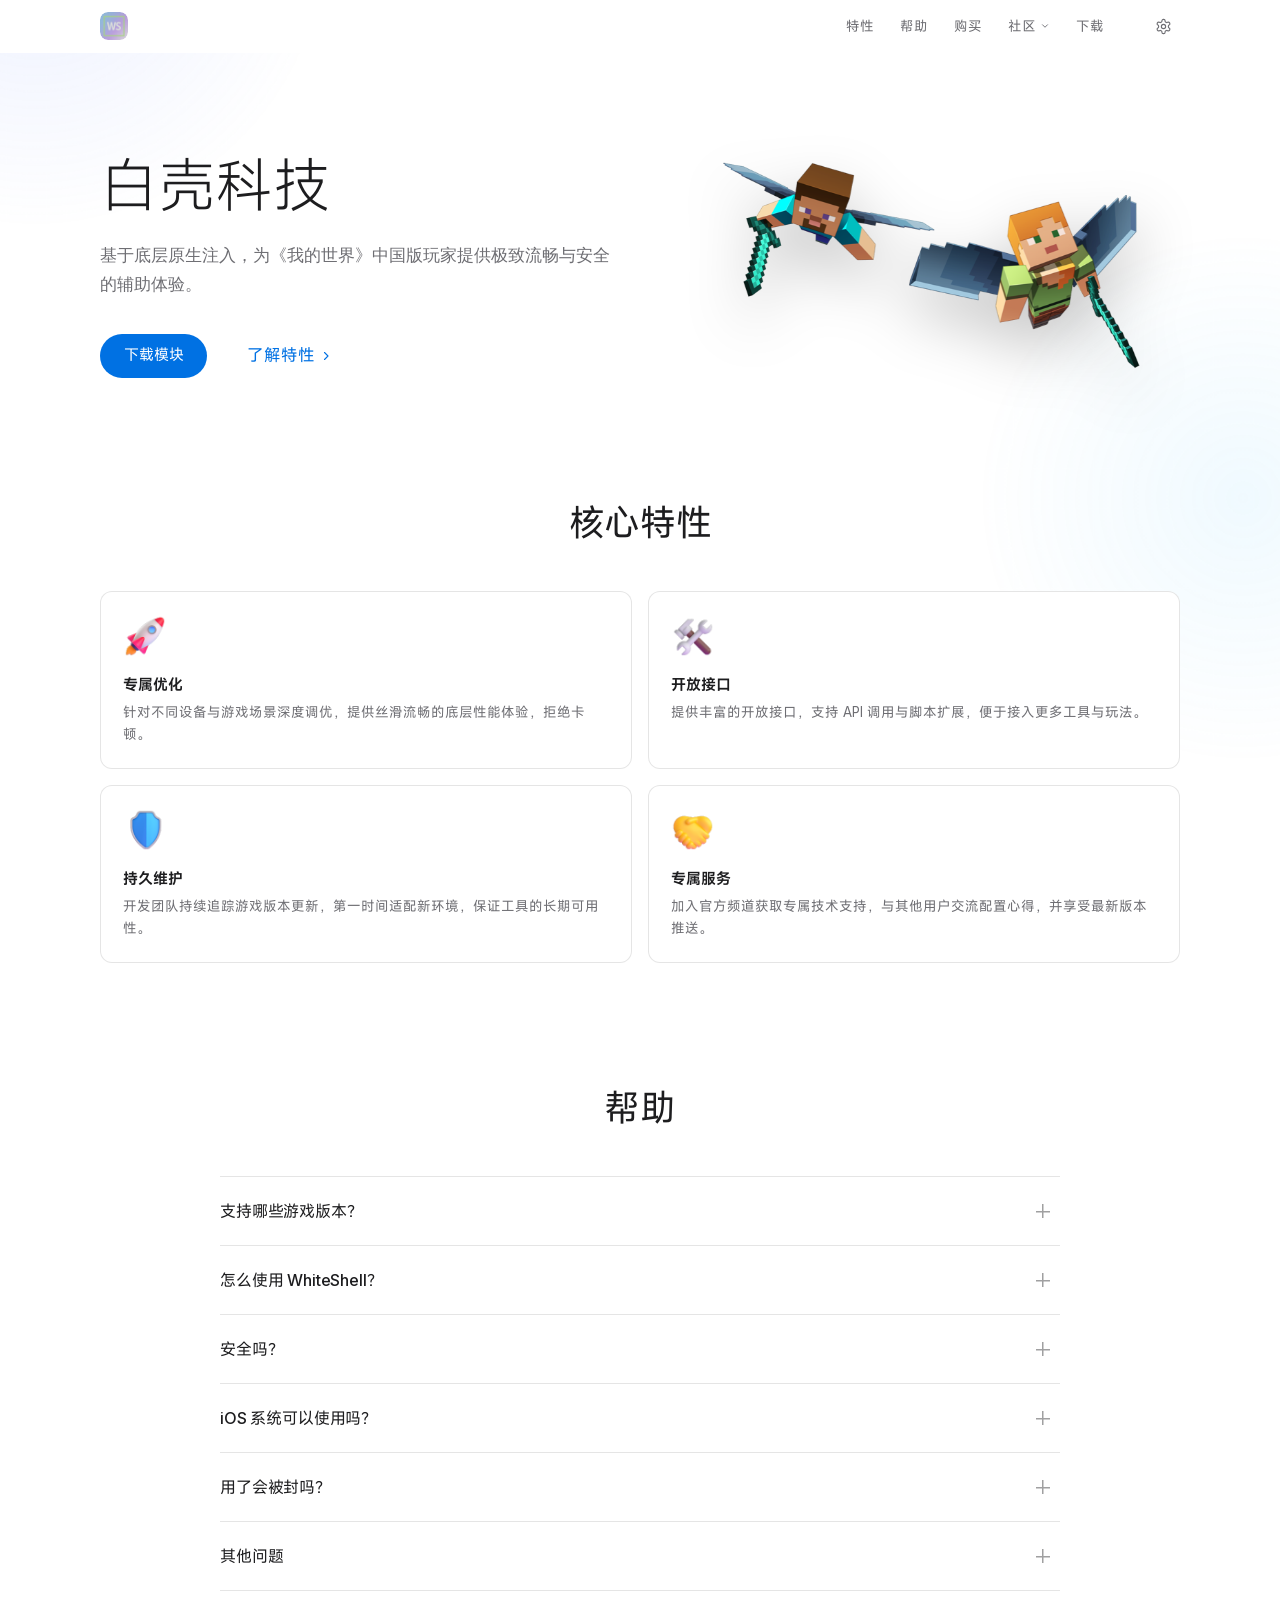
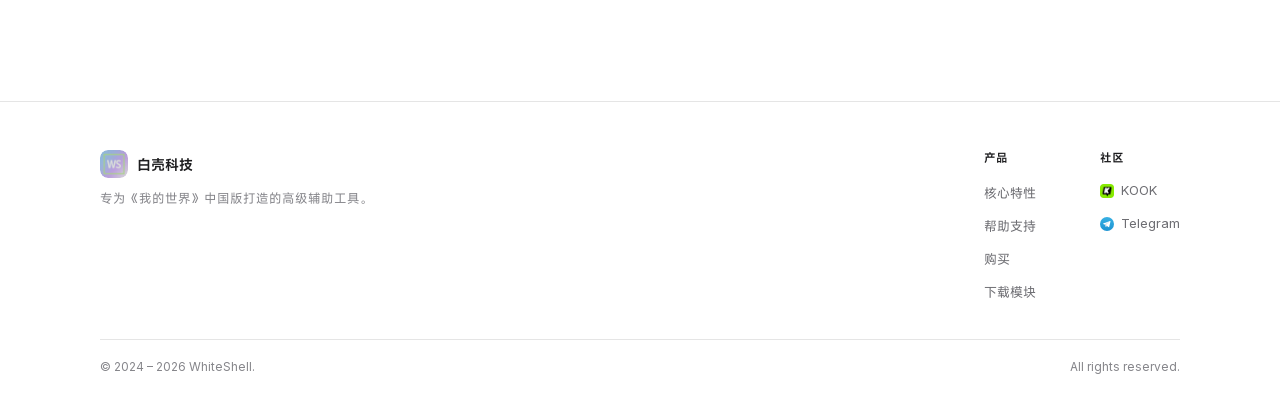
==== index.html @ d12437f2 "新增 Cloudflare Pages 配置（_headers / _redirects） [build mwmm1yb7]" ====
<!DOCTYPE html>
<html lang="zh-CN">
<head>
<meta charset="UTF-8">
<meta name="viewport" content="width=device-width, initial-scale=1, viewport-fit=cover">
<meta name="color-scheme" content="light dark">
<meta name="theme-color" content="#ffffff" id="themeColor">
<meta name="application-name" content="WhiteShell">
<meta name="apple-mobile-web-app-title" content="WhiteShell">
<meta name="description" content="白壳科技 WhiteShell 官网 —— 专为《我的世界》中国版打造的高级辅助工具，提供底层优化、开放接口与持续维护，支持安卓端。">
<meta name="keywords" content="白壳科技,白壳科技官网,我的世界白壳科技,WhiteShell,白壳,我的世界中国版辅助,我的世界辅助工具,Minecraft中国版,白壳模块">
<meta name="author" content="白壳科技">
<meta name="robots" content="index, follow">
<link rel="canonical" href="https://whiteshellteam.github.io/client/">

<meta property="og:type" content="website">
<meta property="og:site_name" content="白壳科技">
<meta property="og:locale" content="zh_CN">
<meta property="og:title" content="白壳科技 WhiteShell｜我的世界中国版辅助工具官网">
<meta property="og:description" content="白壳科技 WhiteShell —— 专为《我的世界》中国版打造的高级辅助工具，提供底层优化、开放接口与持续维护。">
<meta property="og:url" content="https://whiteshellteam.github.io/client/">
<meta property="og:image" content="https://whiteshellteam.github.io/client/assets/img/og-cover.png">
<meta property="og:image:width" content="1200">
<meta property="og:image:height" content="630">
<meta property="og:image:alt" content="白壳科技 WhiteShell">

<meta name="twitter:card" content="summary_large_image">
<meta name="twitter:title" content="白壳科技 WhiteShell｜我的世界中国版辅助工具官网">
<meta name="twitter:description" content="白壳科技 WhiteShell —— 专为《我的世界》中国版打造的高级辅助工具。">
<meta name="twitter:image" content="https://whiteshellteam.github.io/client/assets/img/og-cover.png">
<title>WhiteShell · 官网</title>

<link rel="preload" href="assets/img/blocks/pvp.webp?v=mwmm1yb7" as="image" fetchpriority="high">
<link rel="icon" type="image/png" href="assets/img/logo.png?v=mwmm1yb7">
<link rel="apple-touch-icon" href="assets/img/logo.png?v=mwmm1yb7">


<!-- 样式：变量 → 字体 → 基础 → 布局 → 组件 → 动效 → 响应式 -->
<script>
/* 字体延后加载：先用系统字体渲染，图片与布局不被十几 MB 字体阻塞 */
addEventListener('load', function () {
  var link = document.createElement('link');
  link.rel = 'stylesheet';
  link.href = 'assets/css/fonts.css';
  document.head.appendChild(link);
});
</script>

<link rel="stylesheet" href="assets/css/app.css?v=mwmm1yb7">

<script>
/* 首屏防闪烁：在渲染前确定主题（与 assets/js/theme.js 配合） */
(function () {
  var root = document.documentElement;
  root.className += ' js';
  var theme = 'dark';
  try {
    var saved = localStorage.getItem('ws-t');
    if (!saved) saved = matchMedia('(prefers-color-scheme: light)').matches ? 'light' : 'dark';
    theme = saved;
  } catch (e) {}
  root.setAttribute('data-theme', theme);

  /* 浏览器工具栏 / iOS 状态栏颜色跟着主题走 */
  var themeColor = document.getElementById('themeColor');
  if (themeColor) themeColor.setAttribute('content', theme === 'dark' ? '#131315' : '#ffffff');
})();
</script>
<script type="application/ld+json">
{
  "@context": "https://schema.org",
  "@type": "SoftwareApplication",
  "name": "白壳科技 WhiteShell",
  "alternateName": ["WhiteShell", "白壳科技", "白壳科技官网", "我的世界白壳科技"],
  "applicationCategory": "GameApplication",
  "operatingSystem": "Android",
  "url": "https://whiteshellteam.github.io/client/",
  "image": "https://whiteshellteam.github.io/client/assets/img/og-cover.png",
  "description": "白壳科技 WhiteShell 是专为《我的世界》中国版打造的高级辅助工具，提供底层优化、开放接口与持续维护。",
  "inLanguage": "zh-CN"
}
</script>
<meta name="ws-build" content="mwmm1yb7">
</head>
<body>

<div class="bg" aria-hidden="true">
  <span class="orb a"></span>
  <span class="orb b"></span>
</div>

<header class="nav" id="nav">
  <div class="nav-inner">
    <a class="brand" href="#top" aria-label="白壳科技 首页">
      <span class="mark"><img src="assets/img/logo.png?v=mwmm1yb7" alt="白壳科技"></span>
    </a>
    <nav class="nav-links">
      <a href="#features">特性</a>
      <a href="#faq">帮助</a>
      <a href="buy.html">购买</a>
      <div class="cwrap" id="cwrap">
        <button class="community-btn cbtn" type="button" aria-haspopup="true" aria-expanded="false">
          社区
          <svg viewBox="0 0 24 24"><path d="m6 9 6 6 6-6"/></svg>
        </button>
        <div class="cmenu" role="menu">
          <a class="citem" href="https://kook.vip/vp71ue" data-kook target="_blank" rel="noopener" role="menuitem"><img class="citem-icon" src="assets/img/icons/kook.png?v=mwmm1yb7" alt="" width="16" height="16" loading="lazy">KOOK</a>
          <a class="citem" href="https://t.me/baikekeji" data-tg target="_blank" rel="noopener" role="menuitem"><img class="citem-icon" src="assets/img/icons/telegram.svg?v=mwmm1yb7" alt="" width="16" height="16" loading="lazy">Telegram</a>
        </div>
      </div>
      <a href="https://gitee.com/WhiteShellTeam/client/releases/download/test/__1.0.apk" data-dl>下载</a>
    </nav>
    <div class="nav-act">
      <button class="icon" type="button" data-doc="settings" aria-label="设置"><svg viewBox="0 0 24 24"><path d="M12.22 2h-.44a2 2 0 0 0-2 2v.18a2 2 0 0 1-1 1.73l-.43.25a2 2 0 0 1-2 0l-.15-.08a2 2 0 0 0-2.73.73l-.22.38a2 2 0 0 0 .73 2.73l.15.1a2 2 0 0 1 1 1.72v.51a2 2 0 0 1-1 1.74l-.15.09a2 2 0 0 0-.73 2.73l.22.38a2 2 0 0 0 2.73.73l.15-.08a2 2 0 0 1 2 0l.43.25a2 2 0 0 1 1 1.73V20a2 2 0 0 0 2 2h.44a2 2 0 0 0 2-2v-.18a2 2 0 0 1 1-1.73l.43-.25a2 2 0 0 1 2 0l.15.08a2 2 0 0 0 2.73-.73l.22-.39a2 2 0 0 0-.73-2.73l-.15-.08a2 2 0 0 1-1-1.74v-.5a2 2 0 0 1 1-1.74l.15-.09a2 2 0 0 0 .73-2.73l-.22-.38a2 2 0 0 0-2.73-.73l-.15.08a2 2 0 0 1-2 0l-.43-.25a2 2 0 0 1-1-1.73V4a2 2 0 0 0-2-2z"/><circle cx="12" cy="12" r="3"/></svg></button>
    </div>
    <button class="menu-btn nav-menu" id="menuBtn" aria-label="菜单" aria-expanded="false">
      <span></span><span></span><span></span>
    </button>
  </div>
</header>

<div class="sheet" id="sheet">
  <div class="sheet-list">
    <a href="#features">特性</a>
    <a href="#faq">帮助</a>
    <a href="buy.html">购买</a>
    <a href="https://gitee.com/WhiteShellTeam/client/releases/download/test/__1.0.apk" data-dl>下载</a>
  </div>
  <div class="sub">
    <a href="https://kook.vip/vp71ue" data-kook target="_blank" rel="noopener">KOOK</a>
    <a href="https://t.me/baikekeji" data-tg target="_blank" rel="noopener">Telegram</a>
    <a href="#" data-doc="settings">设置</a>
  </div>

</div>

<main id="top">

  <section class="hero">
    <div class="wrap hero-grid">
      <div class="hero-text">
        <h1>白壳科技</h1>
        <p class="sub">基于底层原生注入，为《我的世界》中国版玩家提供极致流畅与安全的辅助体验。</p>
        <div class="hero-actions">
          <a class="btn-pill btn-blue" href="https://gitee.com/WhiteShellTeam/client/releases/download/test/__1.0.apk" data-dl>下载模块</a>
          <a class="link-arrow" href="#features">
            了解特性
            <svg viewBox="0 0 24 24"><path d="m9 5 7 7-7 7"/></svg>
          </a>
        </div>
      </div>

      <div class="hero-visual" id="heroVisual">
        <div class="mc-showcase" aria-hidden="true">
          <img class="pvp-art" src="assets/img/blocks/pvp.webp?v=mwmm1yb7" alt="Steve 与 Alex 持剑对战" width="720" height="300">
        </div>
      </div>

    </div>
  </section>

  <section class="section" id="features">
    <div class="wrap">
      <div class="sec-head rv"><h2>核心特性</h2></div>
      <div class="advantages rv">
        <div class="adv-card">
          <img class="adv-card-icon" src="assets/img/icons/feature-optimize.png?v=mwmm1yb7" alt="专属优化" width="44" height="44" loading="lazy">
          <h3>专属优化</h3>
          <p>针对不同设备与游戏场景深度调优，提供丝滑流畅的底层性能体验，拒绝卡顿。</p>
        </div>
        <div class="adv-card">
          <img class="adv-card-icon" src="assets/img/icons/feature-api.png?v=mwmm1yb7" alt="开放接口" width="44" height="44" loading="lazy">
          <h3>开放接口</h3>
          <p>提供丰富的开放接口，支持 API 调用与脚本扩展，便于接入更多工具与玩法。</p>
        </div>
        <div class="adv-card">
          <img class="adv-card-icon" src="assets/img/icons/feature-maintain.png?v=mwmm1yb7" alt="持久维护" width="44" height="44" loading="lazy">
          <h3>持久维护</h3>
          <p>开发团队持续追踪游戏版本更新，第一时间适配新环境，保证工具的长期可用性。</p>
        </div>
        <div class="adv-card">
          <img class="adv-card-icon" src="assets/img/icons/feature-service.png?v=mwmm1yb7" alt="专属服务" width="44" height="44" loading="lazy">
          <h3>专属服务</h3>
          <p>加入官方频道获取专属技术支持，与其他用户交流配置心得，并享受最新版本推送。</p>
        </div>
      </div>
    </div>
  </section>

  <section class="section" id="faq">
    <div class="wrap">
      <div class="sec-head rv"><h2>帮助</h2></div>
      <div class="faq rv">
        <details>
          <summary>支持哪些游戏版本？</summary>
          <div class="ans">支持的游戏版本已内置在 App 中：打开 App，看到「已支持启动」字样，就说明该版本已经适配。</div>
        </details>
        <details>
          <summary>怎么使用 WhiteShell？</summary>
          <div class="ans">白壳科技的核心基于 Xposed：搭配 LSPosed 或 FPA 启用模块即可使用，其他支持注入的框架同样可以。</div>
        </details>
        <details>
          <summary>安全吗？</summary>
          <div class="ans">WhiteShell 不会收集你的任何信息，仅获取登录所必需的 IP 与设备标识等信息。我们不会以任何方式转让你的数据，并尽最大努力保障你的信息与隐私安全。</div>
        </details>
        <details>
          <summary>iOS 系统可以使用吗？</summary>
          <div class="ans">目前仅支持安卓端，短期内没有开发 iOS 版本的计划。</div>
        </details>
        <details>
          <summary>用了会被封吗？</summary>
          <div class="ans">我们内置了多种防止封号的机制，但不保证你的账号一定不会被封；游玩前请遵守所在服务器的规则。</div>
        </details>
        <details class="faq-other">
          <summary>其他问题</summary>
        </details>
      </div>
    </div>
  </section>

</main>

<footer>
  <div class="wrap">
    <div class="foot">
      <div class="foot-brand">
        <a class="brand" href="#top" aria-label="白壳科技 首页">
          <span class="mark"><img src="assets/img/logo.png?v=mwmm1yb7" alt="白壳科技"></span>
          <span class="brand-name">白壳科技</span>
        </a>
        <p>专为《我的世界》中国版打造的高级辅助工具。</p>
      </div>
      <div class="foot-cols">
        <div class="foot-col">
          <h4>产品</h4>
          <ul>
            <li><a href="#features">核心特性</a></li>
            <li><a href="#faq">帮助支持</a></li>
            <li><a href="buy.html">购买</a></li>
            <li><a href="https://gitee.com/WhiteShellTeam/client/releases/download/test/__1.0.apk" data-dl>下载模块</a></li>
          </ul>
        </div>
        <div class="foot-col">
          <h4>社区</h4>
          <ul>
            <li><a href="https://kook.vip/vp71ue" data-kook target="_blank" rel="noopener"><img class="foot-icon" src="assets/img/icons/kook.png?v=mwmm1yb7" alt="" width="14" height="14" loading="lazy">KOOK</a></li>
            <li><a href="https://t.me/baikekeji" data-tg target="_blank" rel="noopener"><img class="foot-icon" src="assets/img/icons/telegram.svg?v=mwmm1yb7" alt="" width="14" height="14" loading="lazy">Telegram</a></li>
          </ul>
        </div>
      </div>
    </div>
    <div class="foot-bottom">
      <span>© 2024 – 2026 WhiteShell.</span>
      <span>All rights reserved.</span>
    </div>
  </div>
</footer>

<div class="modal" id="modal" hidden>
  <div class="modal-mask" data-close></div>
  <div class="modal-box" role="dialog" aria-modal="true" aria-labelledby="modalTitle">
    <div class="modal-head">
      <h3 id="modalTitle">详情</h3>
      <button class="icon" data-close aria-label="关闭">
        <svg viewBox="0 0 24 24"><path d="M6 6l12 12M18 6 6 18"/></svg>
      </button>
    </div>
    <div class="modal-body" id="modalBody"></div>
  </div>
</div>

<div class="log-modal" id="logModal" hidden>
  <div class="log-mask" data-log-close></div>
  <div class="log-box" role="dialog" aria-modal="true" aria-labelledby="logTitle">
    <div class="log-head">
      <h3 id="logTitle">资源加载异常</h3>
      <button class="icon" data-log-close aria-label="关闭">
        <svg viewBox="0 0 24 24"><path d="M6 6l12 12M18 6 6 18"/></svg>
      </button>
    </div>
    <div class="log-body" id="logBody"></div>
    <div class="log-foot">
      <span>共 <b id="logCount">0</b> 项加载失败</span>
      <button class="btn-pill btn-fill btn-xs" data-log-close>知道了</button>
    </div>
  </div>
</div>

<div id="toast" role="status"></div>

<!-- 脚本：core 起手，app 收尾；defer 保证按顺序在 DOM 就绪后执行 -->
<script src="assets/js/bundle-index.js?v=mwmm1yb7" defer></script>
</body>
</html>
---- assets/css/app.css ----
/* ===== tokens.css ===== */
/* ==========================================================================
   WhiteShell · Design Tokens
   颜色 / 字体 / 圆角 / 动效曲线等全局变量，亮暗两套主题在此定义。
   ========================================================================== */
:root{
  color-scheme: light;
  --font-sans:"Inter","MiSans","PingFang SC","HarmonyOS Sans SC","Noto Sans SC","Microsoft YaHei",system-ui,sans-serif;
  --font-system:"Inter","PingFang SC","HarmonyOS Sans SC","Noto Sans SC","Microsoft YaHei",system-ui,sans-serif;
  --font-en:"Inter",system-ui,-apple-system,"Segoe UI",sans-serif;
  --mono:"JetBrains Mono",ui-monospace,SFMono-Regular,Menlo,Consolas,monospace;
  --bg:#ffffff;
  --bg2:#f5f5f7;
  --elev:#ffffff;
  --card:#f5f5f7;
  --text:#1d1d1f;
  --text2:#6e6e73;
  --text3:#86868b;
  --line:rgba(0,0,0,.1);
  --line2:rgba(0,0,0,.2);
  --fill:rgba(0,0,0,.05);
  --fill2:rgba(0,0,0,.09);
  --blue:#0071e3;
  --blue2:#0077ed;
  --nav:rgba(255,255,255,.72);
  --halo:rgba(110,150,255,.18);
  --orb1:rgba(120,150,255,.14);
  --orb2:rgba(90,200,255,.09);
  --shadow:0 44px 90px -46px rgba(0,0,0,.3);
  --ease:cubic-bezier(.16,1,.3,1);
  --max:1080px;
  --radius:12px;
  --kook-green:#87eb00;
  --kook-green-2:#79d600;
  --toast-bg:#1c1c1e;
  --toast-fg:#f5f5f7;
}
[data-theme="dark"]{
  color-scheme: dark;
  --bg:#131315;
  --bg2:#1d1d1f;
  --elev:#1e1e20;
  --card:#1d1d1f;
  --text:#f5f5f7;
  --text2:#a1a1a6;
  --text3:#86868b;
  --line:rgba(255,255,255,.14);
  --line2:rgba(255,255,255,.28);
  --fill:rgba(255,255,255,.1);
  --fill2:rgba(255,255,255,.16);
  --blue:#0A84FF;
  --blue2:#3D9BFF;
  --nav:rgba(19,19,21,.72);
  --halo:rgba(60,120,255,.26);
  --orb1:rgba(70,110,255,.16);
  --orb2:rgba(40,170,230,.08);
  --shadow:0 44px 90px -46px rgba(0,0,0,.95);
  --kook-green:#87eb00;
  --kook-green-2:#79d600;
  --toast-bg:#2c2c2e;
  --toast-fg:#f5f5f7;
}

/* ===== base.css ===== */
/* ==========================================================================
   WhiteShell · Base
   重置、排版基线、可访问性焦点样式与页面容器。
   ========================================================================== */
*,*::before,*::after{box-sizing:border-box;margin:0;padding:0;-webkit-tap-highlight-color:transparent}
html{-webkit-text-size-adjust:100%;scroll-behavior:smooth;scroll-padding-top:72px;touch-action:pan-x pan-y}
body{
  background:var(--bg);color:var(--text);
  font-family:var(--font-sans);
  font-size:16px;font-weight:400;line-height:1.5;overflow-x:hidden;touch-action:pan-x pan-y;
  -webkit-font-smoothing:antialiased;text-rendering:optimizeLegibility;
  -webkit-user-select:none;user-select:none;-webkit-touch-callout:none;
  transition:background-color .5s ease,color .5s ease;
}
a{color:inherit;text-decoration:none}
button{font:inherit;color:inherit;background:none;border:0;cursor:pointer}
svg{display:block}
::selection{background:rgba(0,113,227,.25)}
a:focus-visible,button:focus-visible,summary:focus-visible{outline:2px solid var(--blue);outline-offset:3px;border-radius:6px}

.wrap{width:min(var(--max),100% - 48px);margin-inline:auto}

/* ===== layout.css ===== */
/* ==========================================================================
   WhiteShell · Layout
   页面骨架：背景光晕、顶部导航、移动端抽屉、首屏、方块视觉、分区与页脚。
   ========================================================================== */
/* 背景光晕层 */
.bg{position:fixed;inset:0;z-index:-1;overflow:hidden;pointer-events:none;background:var(--bg);transition:background-color .5s ease}
.orb{position:absolute;border-radius:50%;will-change:transform}
.orb.a{width:min(86vmax,840px);height:min(86vmax,840px);left:-30vmax;top:-38vmax;background:radial-gradient(closest-side,var(--orb1),transparent 70%);animation:orb-a 50s ease-in-out infinite alternate}
.orb.b{width:min(70vmax,740px);height:min(70vmax,740px);right:-26vmax;top:10vmax;background:radial-gradient(closest-side,var(--orb2),transparent 72%);animation:orb-b 62s ease-in-out infinite alternate}

/* 顶部导航 */
/* ================= 方案一：传统专业全宽导航栏 ================= */
.nav{
  position:sticky;top:0;z-index:1000;width:100%;
  background:var(--bg);
  border-bottom:1px solid transparent;
  transition:background-color .35s ease,border-color .35s ease;
}
.nav.is-scrolled{
  background:var(--nav);
  border-bottom-color:var(--line);
  -webkit-backdrop-filter:blur(20px) saturate(180%);backdrop-filter:blur(20px) saturate(180%);
}
.nav-inner{
  display:flex;align-items:center;gap:8px;
  width:min(var(--max),100% - 48px);margin-inline:auto;
  height:52px;
}
.brand{display:flex;align-items:center;flex:none;gap:9px}
.mark{width:28px;height:28px;border-radius:8px;display:grid;place-items:center;overflow:hidden;flex:none}
.mark img{width:100%;height:100%;object-fit:contain;display:block;border-radius:8px}
.brand-name{font-size:14px;font-weight:600;letter-spacing:-.01em;white-space:nowrap;color:var(--text)}

/* 导航项：shadcn/ui NavigationMenu 触发器样式 */
.nav-links{display:flex;align-items:center;gap:6px;margin-left:auto}
.nav-links > a,.community-btn{
  display:flex;align-items:center;gap:4px;height:32px;padding:0 10px;border-radius:8px;
  font-size:13.5px;font-weight:500;color:var(--text2);white-space:nowrap;
  transition:background-color .2s ease,color .2s ease;
}
.nav-links > a:hover,.community-btn:hover{color:var(--text);background:var(--fill)}
.cwrap.open .community-btn{color:var(--text);background:var(--fill)}
.nav-act{display:flex;align-items:center;gap:14px;margin-left:24px}

/* 汉堡按钮 */
.menu-btn{display:none;position:relative;width:32px;height:32px;border-radius:50%;color:var(--text);flex:none;margin-left:auto}
.menu-btn span{position:absolute;left:9px;width:14px;height:1.5px;border-radius:2px;background:currentColor;transition:transform .45s var(--ease),opacity .25s ease}
.menu-btn span:nth-child(1){top:10.75px}
.menu-btn span:nth-child(2){top:15.25px}
.menu-btn span:nth-child(3){top:19.75px}
.menu-btn.open span:nth-child(1){transform:translateY(4.5px) rotate(45deg)}
.menu-btn.open span:nth-child(2){opacity:0;transform:scaleX(.3)}
.menu-btn.open span:nth-child(3){transform:translateY(-4.5px) rotate(-45deg)}

/* 移动端抽屉 */
/* 移动端抽屉：紧凑列表（密度参考 shadcn/ui nav / Radix NavigationMenu） */
.sheet{
  position:fixed;inset:0;z-index:900;overflow-y:auto;-webkit-overflow-scrolling:touch;overscroll-behavior:contain;
  background:var(--bg);
  padding:64px 22px 32px;
  padding:calc(64px + env(safe-area-inset-top)) 22px calc(32px + env(safe-area-inset-bottom));
  opacity:0;visibility:hidden;transition:opacity .28s ease,visibility .28s ease;
}
.sheet.open{opacity:1;visibility:visible}
.sheet-list{display:grid;gap:4px;margin-top:4px}
.sheet-list > a{
  display:flex;align-items:center;justify-content:space-between;gap:12px;
  padding:12px 12px;border-radius:12px;
  font-size:16.5px;font-weight:500;line-height:1.4;letter-spacing:-.01em;
  transition:background .2s ease,color .2s ease;
}
.sheet-list > a::after{
  content:"";width:6px;height:6px;flex:none;margin-right:4px;
  border-right:1.6px solid var(--text3);border-bottom:1.6px solid var(--text3);
  transform:rotate(-45deg);transition:transform .2s var(--ease),border-color .2s ease;
}
.sheet-list > a:hover,.sheet-list > a:active{background:var(--fill)}
.sheet-list > a:hover::after{transform:rotate(-45deg) translate(2px,2px);border-color:var(--text)}
.sheet .sub{display:flex;flex-wrap:wrap;gap:10px 22px;margin-top:22px;padding-top:20px;border-top:1px solid var(--line)}
.sheet .sub a{font-size:14px;font-weight:400;color:var(--text2);transition:color .2s}
.sheet .sub a:hover{color:var(--text)}
.sheet-foot{display:flex;align-items:center;gap:10px;margin-top:26px;font-size:14px;font-weight:400;color:var(--text2)}
.sheet-foot .icon{width:36px;height:36px;border:1px solid var(--line)}

/* 首屏 */
/* Hero */
.hero{position:relative;padding:clamp(64px,8vw,100px) 0 0}
.hero-grid{display:grid;grid-template-columns:1.04fr 1fr;gap:clamp(36px,5.5vw,68px);align-items:center}
.hero-text{max-width:560px;display:flex;flex-direction:column;align-items:flex-start}
.hero h1{
  font-size:clamp(38px,5.2vw,58px);font-weight:300;line-height:1.14;letter-spacing:-.005em;
  color:var(--text);
  animation:rise .9s var(--ease) both;
}
.hero .sub{margin-top:22px;font-family:var(--font-system);font-size:clamp(15px,1.6vw,17px);font-weight:300;line-height:1.72;color:var(--text2);animation:rise .9s var(--ease) .07s both}
.hero .sub b{color:var(--text);font-weight:500}
.hero-actions{margin-top:clamp(26px,3.4vw,34px);display:flex;align-items:center;flex-wrap:wrap;gap:clamp(22px,3.2vw,40px);animation:rise .9s var(--ease) .14s both}

/* 右侧方块视觉 */
/* ================= 右侧 MC 元素方块集群 ================= */
.hero-visual{position:relative;width:100%;max-width:520px;margin-inline:auto;overflow:visible;animation:rise 1.1s var(--ease) .2s both}
.mc-showcase{
  position:relative;width:100%;z-index:1;display:flex;flex-direction:column;align-items:center;
}
.pvp-art{
  position:relative;z-index:1;
  display:block;width:100%;max-width:100%;height:auto;
  filter:drop-shadow(0 26px 30px rgba(0,0,0,.22));
  animation:pvp-float 9s ease-in-out infinite alternate;
}
@keyframes pvp-float{
  from{transform:translateY(0)}
  to{transform:translateY(-12px)}
}

/* 内容分区 */
/* Sections */
.section{padding:clamp(72px,10vw,124px) 0 0}
.sec-head{margin-bottom:clamp(30px,4.4vw,46px);text-align:center}
.sec-head h2{font-size:clamp(26px,3.4vw,36px);font-weight:500;line-height:1.2;letter-spacing:-.01em}

/* 页脚 */
/* Footer */
footer{margin-top:clamp(64px,9vw,110px);border-top:1px solid var(--line);padding:48px 0 32px}
.foot{display:flex;flex-wrap:wrap;justify-content:space-between;gap:clamp(28px,4vw,48px)}
.foot-brand{flex:1 1 220px;min-width:0}
.foot-brand .brand{margin-bottom:10px}
.foot-brand p{font-size:12.5px;line-height:1.7;color:var(--text3);max-width:22em}
.foot-cols{display:flex;gap:clamp(32px,5vw,72px);flex-wrap:wrap}
.foot-col h4{font-size:11.5px;font-weight:600;color:var(--text);margin-bottom:12px;letter-spacing:.04em}
.foot-col ul{list-style:none;display:grid;gap:9px}
.foot-col a,.foot-col button{display:inline-flex;align-items:center;gap:7px;font-size:13px;font-weight:400;color:var(--text2);transition:color .2s;text-align:left}
.foot-icon{width:14px;height:14px;border-radius:3px;flex:none;object-fit:cover}
.foot-col a:hover,.foot-col button:hover{color:var(--text)}
.foot-bottom{margin-top:36px;padding-top:18px;border-top:1px solid var(--line);display:flex;justify-content:space-between;gap:16px;flex-wrap:wrap;font-size:12px;font-weight:400;color:var(--text3)}

/* ===== components.css ===== */
/* ==========================================================================
   WhiteShell · Components
   可复用组件：按钮、图标按钮、下拉菜单、特性卡片、FAQ、结尾 CTA、弹窗与提示条。
   ========================================================================== */
/* 按钮 */
.btn-pill{display:inline-flex;align-items:center;justify-content:center;gap:7px;height:44px;padding:0 24px;border-radius:980px;font-size:15px;font-weight:500;letter-spacing:-.01em;white-space:nowrap}
.btn-pill svg{width:15px;height:15px;stroke:currentColor;fill:none;stroke-width:1.9;stroke-linecap:round;stroke-linejoin:round}
.btn-blue{background:var(--blue);color:#fff}
.btn-blue:hover{background:var(--blue2)}
.btn-fill{background:var(--fill);color:var(--text)}
.btn-fill:hover{background:var(--fill2)}
.link-arrow{display:inline-flex;align-items:center;gap:5px;color:var(--blue);font-size:16.5px;font-weight:500;letter-spacing:-.01em}
.link-arrow svg{width:12px;height:12px;stroke:currentColor;fill:none;stroke-width:2.2;stroke-linecap:round;stroke-linejoin:round}
.icon{width:34px;height:34px;border-radius:9px;display:grid;place-items:center;flex:none;color:var(--text2)}
.icon:hover{color:var(--text);background:var(--fill)}
.icon svg{width:17px;height:17px;stroke:currentColor;fill:none;stroke-width:1.6;stroke-linecap:round;stroke-linejoin:round}

/* 导航栏小按钮 */
.nav-act .btn-pill{height:32px;padding:0 16px;font-size:13px}
.nav-act .btn-pill svg{width:13px;height:13px}

/* 下拉菜单 */
/* Dropdown */
.cwrap{position:relative;display:flex;align-items:center;height:52px}
.cbtn{display:flex;align-items:center;gap:4px}
.cbtn svg{width:10px;height:10px;flex:none;stroke:currentColor;fill:none;stroke-width:2.2;stroke-linecap:round;stroke-linejoin:round;transition:transform .3s var(--ease)}
.cwrap.open .cbtn{color:var(--text)}
.cwrap.open .cbtn svg{transform:rotate(180deg)}
.cmenu{position:absolute;top:calc(100% - 8px);left:50%;min-width:210px;padding:6px;border:1px solid var(--line);border-radius:14px;background:var(--bg);box-shadow:0 20px 40px -10px rgba(0,0,0,.15);-webkit-backdrop-filter:blur(20px);backdrop-filter:blur(20px);opacity:0;visibility:hidden;pointer-events:none;transform:translateX(-50%) translateY(-8px) scale(.96);transform-origin:top center;transition:all .2s var(--ease);z-index:10}
.cmenu::before{content:"";position:absolute;top:-5px;left:50%;transform:translateX(-50%) rotate(45deg);width:10px;height:10px;background:var(--bg);border-left:1px solid var(--line);border-top:1px solid var(--line);border-radius:2px 0 0 0}
.cwrap.open .cmenu{opacity:1;visibility:visible;pointer-events:auto;transform:translateX(-50%) translateY(0) scale(1)}
.citem{display:flex;align-items:center;gap:10px;padding:9px 12px;border-radius:8px;font-size:13px;font-weight:500;color:var(--text2)}
.citem:hover{background:var(--bg2);color:var(--text)}
.citem-icon{width:16px;height:16px;flex:none;display:block;object-fit:contain;border-radius:4px}

/* 特性卡片 */
/* ================= shadcn/ui: 经典极简卡片 ================= */
.advantages{display:grid;grid-template-columns:repeat(2,1fr);gap:16px}
.adv-card{
  background:var(--bg);
  border:1px solid var(--line);
  border-radius:var(--radius);
  padding:22px;
  transition:border-color .25s ease;
  display:flex;flex-direction:column;
}
.adv-card:hover{border-color:var(--line2)}
.adv-card-icon{display:block;width:44px;height:44px;object-fit:contain;margin-bottom:16px}

.adv-card h3{font-size:15px;font-weight:600;letter-spacing:-.011em;margin-bottom:6px}
.adv-card p{font-size:13.5px;font-weight:400;line-height:1.62;color:var(--text2)}

/* FAQ */
/* FAQ */
.faq{max-width:840px;margin-inline:auto;border-top:1px solid var(--line)}
.faq details{border-bottom:1px solid var(--line)}
.faq summary{list-style:none;position:relative;cursor:pointer;padding:22px 36px 22px 0;font-size:16px;font-weight:500;letter-spacing:-.01em;transition:color .2s}
.faq summary::-webkit-details-marker{display:none}
.faq summary:hover{color:var(--blue)}
.faq summary::before{
  content:"";position:absolute;right:10px;top:50%;width:14px;height:14px;margin-top:-7px;
  background:
    linear-gradient(currentColor,currentColor) center/14px 1.5px no-repeat,
    linear-gradient(currentColor,currentColor) center/1.5px 14px no-repeat;
  opacity:.42;
}
.faq details[open] summary::before{
  background:linear-gradient(currentColor,currentColor) center/14px 1.5px no-repeat;
  opacity:.75;
}
.faq .ans{padding:0 40px 24px 0;font-size:14.5px;font-weight:400;line-height:1.7;color:var(--text2)}
.faq .ans a{color:var(--blue)}
.faq .ans a:hover{text-decoration:underline}

/* 弹窗 */
/* Modals —— iOS 风格 */
.modal{position:fixed;inset:0;z-index:2000;display:grid;place-items:center;padding:20px}
.modal[hidden]{display:none}
.modal-mask{position:absolute;inset:0;background:rgba(0,0,0,.32);-webkit-backdrop-filter:blur(12px);backdrop-filter:blur(12px)}
.modal-box{
  position:relative;width:min(412px,100%);max-height:92vh;
  overflow:auto;overscroll-behavior:contain;
  background:var(--elev);border-radius:22px;
  box-shadow:0 44px 90px -34px rgba(0,0,0,.55),0 2px 10px -2px rgba(0,0,0,.08);
  animation:pop .28s var(--ease);
}
.modal-head{
  position:sticky;top:0;z-index:2;
  display:flex;align-items:center;justify-content:space-between;gap:12px;
  padding:18px 18px 12px;background:var(--elev);
}
.modal-head h3{font-size:16.5px;font-weight:600;letter-spacing:-.02em;line-height:1.3}
.modal-head .icon{width:30px;height:30px;border-radius:50%;background:var(--fill);color:var(--text3)}
.modal-head .icon:hover{background:var(--fill2);color:var(--text)}
.modal-head .icon svg{width:14px;height:14px}
.modal-body{padding:4px 18px 20px;font-size:14px;font-weight:400;line-height:1.66;color:var(--text2)}

/* 无标题弹窗（例如 KOOK widget）：内容直接铺满 */
.modal.is-bare .modal-box{width:min(374px,100%);padding:0;overflow:auto}
.modal.is-bare .modal-head{
  position:absolute;top:0;left:0;right:0;z-index:3;height:0;padding:0;
  justify-content:flex-end;background:none;pointer-events:none;
}
.modal.is-bare .modal-head h3{display:none}
.modal.is-bare .modal-head .icon{
  position:absolute;top:10px;right:10px;pointer-events:auto;
  background:rgba(0,0,0,.42);color:#fff;
}
.modal.is-bare .modal-head .icon:hover{background:rgba(0,0,0,.6);color:#fff}
.modal.is-bare .modal-body{padding:0}
.modal-body h4{margin:16px 0 4px;font-size:14px;font-weight:600;color:var(--text)}
.modal-body h4:first-child{margin-top:0}
.modal-body p{margin:0 0 9px}
.modal-body ul{margin:0 0 9px;padding-left:1.15em}
.modal-body li{margin-bottom:4px}
.modal-cta{margin-top:18px}
.modal-body .modal-cta .btn-pill{display:flex;width:100%;height:44px;padding:0 18px;border-radius:12px;font-size:14.5px;font-weight:600}

.log-modal{position:fixed;inset:0;z-index:2500;display:grid;place-items:center;padding:20px}
.log-modal[hidden]{display:none}
.log-mask{position:absolute;inset:0;background:rgba(0,0,0,.32);-webkit-backdrop-filter:blur(12px);backdrop-filter:blur(12px)}
.log-box{
  position:relative;width:min(412px,100%);max-height:92vh;
  display:flex;flex-direction:column;background:var(--elev);border-radius:22px;
  box-shadow:0 44px 90px -34px rgba(0,0,0,.55),0 2px 10px -2px rgba(0,0,0,.08);
  animation:pop .28s var(--ease);
}
.log-head{display:flex;align-items:center;justify-content:space-between;gap:12px;padding:18px 18px 12px}
.log-head h3{font-size:16.5px;font-weight:600;letter-spacing:-.02em;display:flex;align-items:center;gap:8px}
.log-head h3::before{content:"";width:9px;height:9px;border-radius:50%;background:#ff453a;flex:none}
.log-head .icon{width:30px;height:30px;border-radius:50%;background:var(--fill);color:var(--text3)}
.log-body{padding:0 18px 4px;overflow:auto;display:grid;gap:8px;font-size:13px;line-height:1.5}
.log-item{display:grid;gap:2px;padding:10px 12px;border-radius:12px;background:var(--bg2)}
.log-type{display:inline-block;width:fit-content;font-size:11px;font-weight:600;letter-spacing:.02em;padding:1px 7px;border-radius:6px;background:rgba(255,69,58,.12);color:#ff453a;margin-bottom:3px}
.log-name{color:var(--text);font-weight:500;font-size:13px;word-break:break-all}
.log-url{color:var(--text3);font-size:11.5px;word-break:break-all;font-family:var(--mono)}
.log-foot{display:flex;align-items:center;justify-content:space-between;gap:14px;padding:14px 18px 18px;font-size:12.5px;color:var(--text2)}
.log-foot b{color:var(--text);font-weight:600}
.log-foot .btn-pill{height:38px;padding:0 18px;border-radius:10px;font-size:13.5px;font-weight:600}

/* 提示条 */
/* KOOK 引流浮层 */
.kook-card{
  position:fixed;left:20px;bottom:calc(20px + env(safe-area-inset-bottom));z-index:2800;
  width:min(344px,calc(100vw - 32px));padding:14px;
  border-radius:14px;background:var(--bg);border:1px solid var(--line);
  box-shadow:0 18px 44px -26px rgba(0,0,0,.5);
  opacity:0;transform:translateY(26px) scale(.94);pointer-events:none;
  transition:opacity .26s ease,transform .52s cubic-bezier(.34,1.45,.5,1);
}
.kook-card.show{opacity:1;transform:none;pointer-events:auto}
.kook-head{display:flex;align-items:flex-start;gap:10px}
.kook-icon{width:40px;height:40px;border-radius:10px;object-fit:cover;flex:none;background:var(--fill)}
.kook-text{flex:1;min-width:0}
.kook-title{font-size:13.5px;font-weight:600;line-height:1.4;color:var(--text)}
.kook-meta{margin-top:2px;font-size:12px;line-height:1.4;color:var(--text3);white-space:nowrap;overflow:hidden;text-overflow:ellipsis}
.kook-close{
  flex:none;width:24px;height:24px;border-radius:6px;
  display:grid;place-items:center;color:var(--text3);
}
.kook-close:hover{color:var(--text);background:var(--fill)}
.kook-close svg{width:12px;height:12px;stroke:currentColor;fill:none;stroke-width:2;stroke-linecap:round}
.kook-actions{display:flex;align-items:center;justify-content:space-between;gap:10px;margin-top:12px}
.kook-view{
  padding:0;border:0;background:none;cursor:pointer;
  font-size:12.5px;font-weight:500;color:var(--text2);
}
.kook-view:hover{color:var(--text)}
.kook-join{
  flex:none;display:inline-flex;align-items:center;justify-content:center;
  height:32px;padding:0 14px;border-radius:8px;
  background:var(--kook-green);color:#0d1400;font-size:13px;font-weight:600;
}
.kook-join:hover{background:var(--kook-green-2)}
/* 卡片出现时把提示条抬高，避免重叠 */
body.kook-open #toast{bottom:calc(92px + env(safe-area-inset-bottom))}

/* Toast：扁平提示（无阴影、无模糊、无描边） */
#toast{
  position:fixed;left:50%;bottom:calc(24px + env(safe-area-inset-bottom));z-index:3000;
  width:max-content;max-width:min(360px,calc(100vw - 32px));
  padding:10px 13px;border-radius:8px;
  background:var(--toast-bg);color:var(--toast-fg);
  font-size:13px;font-weight:400;line-height:1.5;text-align:left;
  opacity:0;transform:translate(-50%,8px);pointer-events:none;
  transition:opacity .18s ease,transform .18s var(--ease);
}
#toast.show{opacity:1;transform:translate(-50%,0)}

/* KOOK 弹窗按钮（品牌绿） */
.kook-join-btn,
.modal-body .modal-cta .kook-join-btn{
  background:var(--kook-green);color:#0d1400;
}
.kook-join-btn:hover,
.modal-body .modal-cta .kook-join-btn:hover{background:var(--kook-green-2)}

/* 在线玩家弹窗 */
.kook-dialog-lead{margin:0 0 10px;font-size:12.5px;color:var(--text3)}
.kook-embed{display:block;background:var(--bg)}
.kook-embed iframe{display:block;width:100%;height:500px;max-width:100%;border:0;border-radius:0}
.kook-dialog-foot{padding:12px 14px 14px;background:var(--elev)}
.kook-dialog-foot .btn-pill{display:flex;width:100%;height:46px;border-radius:12px;font-size:15px;font-weight:600}

/* 购买弹窗：支付二维码 */
.pay-qr{display:flex;gap:12px;margin:12px 0 10px}
.pay-qr-item{flex:1;min-width:0;text-align:center;margin:0}
.pay-qr-box{
  display:grid;place-items:center;height:118px;
  border:1px dashed var(--line2);border-radius:12px;
  font-size:12px;color:var(--text3);
}
.pay-qr-item figcaption{margin-top:7px;font-size:12px;color:var(--text2)}
.pay-note{font-size:12px;line-height:1.6;color:var(--text3)}

/* 设置弹窗：开关 */
.setting-row{display:flex;align-items:center;justify-content:space-between;gap:16px;padding:6px 0 2px}
.setting-name{margin:0;font-size:14px;font-weight:500;color:var(--text)}
.setting-desc{margin:4px 0 0;font-size:12.5px;line-height:1.5;color:var(--text3)}
.switch{
  position:relative;flex:none;width:46px;height:26px;padding:0;border:0;
  border-radius:999px;background:var(--fill2);cursor:pointer;
  transition:background-color .2s ease;
}
.switch::after{
  content:"";position:absolute;top:3px;left:3px;width:20px;height:20px;border-radius:50%;
  background:#fff;box-shadow:0 1px 3px rgba(0,0,0,.25);
  transition:transform .22s var(--ease);
}
.switch.is-on,
[data-theme="dark"] .switch{background:var(--blue)}
.switch.is-on::after,
[data-theme="dark"] .switch::after{transform:translateX(20px)}

/* ===== motion.css ===== */
/* ==========================================================================
   WhiteShell · Motion
   关键帧动画与滚动入场效果；遵循 prefers-reduced-motion。
   ========================================================================== */
@keyframes orb-a{from{transform:translate3d(0,0,0) scale(1)}to{transform:translate3d(4vw,5vh,0) scale(1.1)}}
@keyframes orb-b{from{transform:translate3d(0,0,0) scale(1.05)}to{transform:translate3d(-4vw,6vh,0) scale(.92)}}
@keyframes rise{from{opacity:0;transform:translateY(20px)}to{opacity:1;transform:none}}
@keyframes float {
  0% { transform: translateY(0) rotate(0deg); }
  100% { transform: translateY(-20px) rotate(6deg); }
}
.js .rv{opacity:0;transform:translateY(26px);transition:opacity .9s var(--ease),transform .9s var(--ease)}
.js .rv.in{opacity:1;transform:none}
@keyframes pop{from{opacity:0;transform:translateY(10px) scale(.98)}to{opacity:1;transform:none}}
@keyframes sheet-up{from{transform:translateY(28px);opacity:.7}to{transform:none;opacity:1}}

/* ===== responsive.css ===== */
/* ==========================================================================
   WhiteShell · Responsive
   断点适配（1000 / 900 / 860 / 700 / 560）与无障碍降级。
   ========================================================================== */
@media (max-width:1000px){.advantages{grid-template-columns:1fr}}
@media (max-width:900px){
  .hero-grid{grid-template-columns:1fr;gap:40px}
  .hero{text-align:center;padding-top:60px}
  .hero-text{max-width:100%;margin-inline:auto;align-items:center}
  .hero h1{font-size:clamp(32px,8.4vw,44px)}
  .hero-actions{justify-content:center}
  .hero-visual{max-width:460px;margin-inline:auto}
}
@media (max-width:860px){.nav-links{display:none}.nav-act{display:none}.menu-btn{display:grid}}
@media (max-width:700px){
  .wrap{width:calc(100% - 40px)}
  .hero-actions{gap:16px}
  .nav-inner{width:calc(100% - 32px)}
  footer{margin-top:56px;padding:30px 0 24px}
  .foot{flex-direction:column;gap:22px}
  .foot-brand{flex:0 0 auto}
  .foot-brand .brand{margin-bottom:8px}
  .foot-brand p{max-width:none}
  .foot-cols{display:grid;grid-template-columns:1fr 1fr;gap:20px}
  .foot-bottom{margin-top:20px;padding-top:14px}
}
@media (max-width:560px){
  .kook-card{left:16px;right:16px;width:auto;bottom:calc(16px + env(safe-area-inset-bottom));padding:11px 12px;gap:10px}
  .kook-title{font-size:13px}
  .kook-join{height:30px;padding:0 12px;font-size:12.5px}
  .faq summary{font-size:15.5px}
  .faq .ans{padding-right:14px;font-size:14px}
  .modal,.log-modal{place-items:end center;padding:0}
  .modal-box,.log-box{width:100%;max-height:92vh;border-radius:22px 22px 0 0;animation:sheet-up .32s var(--ease)}
  .modal.is-bare .modal-box{width:100%;border-radius:22px 22px 0 0}
  .kook-embed iframe{height:auto;aspect-ratio:35/50;max-height:62vh}
  .modal-box{padding-bottom:env(safe-area-inset-bottom)}
  .modal-box::before{content:"";display:block;width:36px;height:4px;margin:8px auto 0;border-radius:99px;background:var(--line2)}
}

@media (prefers-reduced-motion:reduce){
  html{scroll-behavior:auto}
  .orb,.hero h1,.hero .sub,.hero-actions,.hero-visual,.pvp-art{animation:none}
  .js .rv{opacity:1;transform:none;transition:none}
  .modal-box,.log-box{animation:none}
}

/* ===== pages.css ===== */
/* ==========================================================================
   WhiteShell · Pages
   独立页面（当前只有 404）的专用样式。
   ========================================================================== */

.error-page{
  min-height:100vh;
  display:grid;
  place-items:center;
  text-align:center;
  padding:80px 24px;
}
.error-page .code{
  font-family:var(--font-en);
  font-size:clamp(64px,14vw,120px);
  font-weight:700;
  letter-spacing:-.04em;
  line-height:1;
}
.error-page p{margin-top:16px;font-size:15px;color:var(--text2)}
.error-page .btn-pill{margin-top:28px}

/* ==========================================================================
   购买页
   ========================================================================== */
.page-nav{
  position:sticky;top:0;z-index:100;
  background:var(--nav);
  -webkit-backdrop-filter:blur(20px) saturate(180%);backdrop-filter:blur(20px) saturate(180%);
  border-bottom:1px solid var(--line);
}
.page-nav-inner{display:flex;align-items:center;height:56px}

.buy{padding:clamp(36px,6vw,64px) 0 0;max-width:760px}
.buy-head{text-align:center;margin-bottom:clamp(24px,4vw,36px)}
.buy-head h1{font-family:var(--font-en);font-size:clamp(30px,4.4vw,42px);font-weight:600;letter-spacing:-.02em;line-height:1.2}
.buy-head p{margin-top:10px;font-size:14px;line-height:1.6;color:var(--text2)}

.buy-panel{
  border:1px solid var(--line);border-radius:14px;background:var(--elev);
  padding:18px 20px;margin-bottom:14px;
}
.buy-panel-head{display:flex;align-items:center;gap:8px;margin-bottom:6px}
.buy-panel h2{font-size:15.5px;font-weight:600;letter-spacing:-.01em}
.buy-panel-desc{font-size:13.5px;line-height:1.66;color:var(--text2);margin-bottom:12px}
.buy-badge{font-size:11px;font-weight:600;padding:2px 7px;border-radius:6px;background:var(--fill);color:var(--text2)}
.buy-badge-green{background:rgba(135,235,0,.16);color:#3d7a00}

.pay-qr{display:flex;gap:12px;margin-top:12px}
.pay-qr-item{flex:1;min-width:0;text-align:center;margin:0}
.pay-qr-box{
  display:grid;place-items:center;height:140px;
  border:1px dashed var(--line2);border-radius:12px;
  font-size:12.5px;line-height:1.7;color:var(--text3);
}
.pay-qr-box span{display:block;font-size:11px;opacity:.7}
.pay-qr-item figcaption{margin-top:8px;font-size:12.5px;color:var(--text2)}

.buy-links{list-style:none;margin:2px -8px 0;padding:0;display:grid;gap:2px}
.buy-link{display:flex;align-items:center;gap:12px;padding:9px 8px;border-radius:10px}
.buy-link:hover{background:var(--fill)}
.buy-link-icon{width:34px;height:34px;border-radius:8px;flex:none;object-fit:contain}
.buy-link-body{flex:1;min-width:0}
.buy-link-name{margin:0;display:flex;align-items:center;gap:6px;font-size:13.5px;font-weight:500;color:var(--text)}
.buy-link-url{display:block;margin-top:2px;font-size:12px;color:var(--text3);font-family:var(--mono);white-space:nowrap;overflow:hidden;text-overflow:ellipsis}
.buy-link-url:hover{color:var(--blue)}

.buy-notes{margin:0;padding-left:1.2em;display:grid;gap:7px;font-size:13px;line-height:1.7;color:var(--text2)}
.buy-notes b{color:var(--text);font-weight:600}

.page-foot{margin-top:clamp(40px,7vw,64px);border-top:1px solid var(--line);padding:22px 0 34px;font-size:12.5px;color:var(--text3)}
.page-foot .wrap{display:flex;justify-content:space-between;gap:16px;flex-wrap:wrap}
.page-foot a{color:var(--text2)}
.page-foot a:hover{color:var(--text)}

@media (max-width:700px){
  .buy{padding-top:32px}
  .buy-panel{padding:16px}
  .page-foot .wrap{justify-content:center;text-align:center}
}
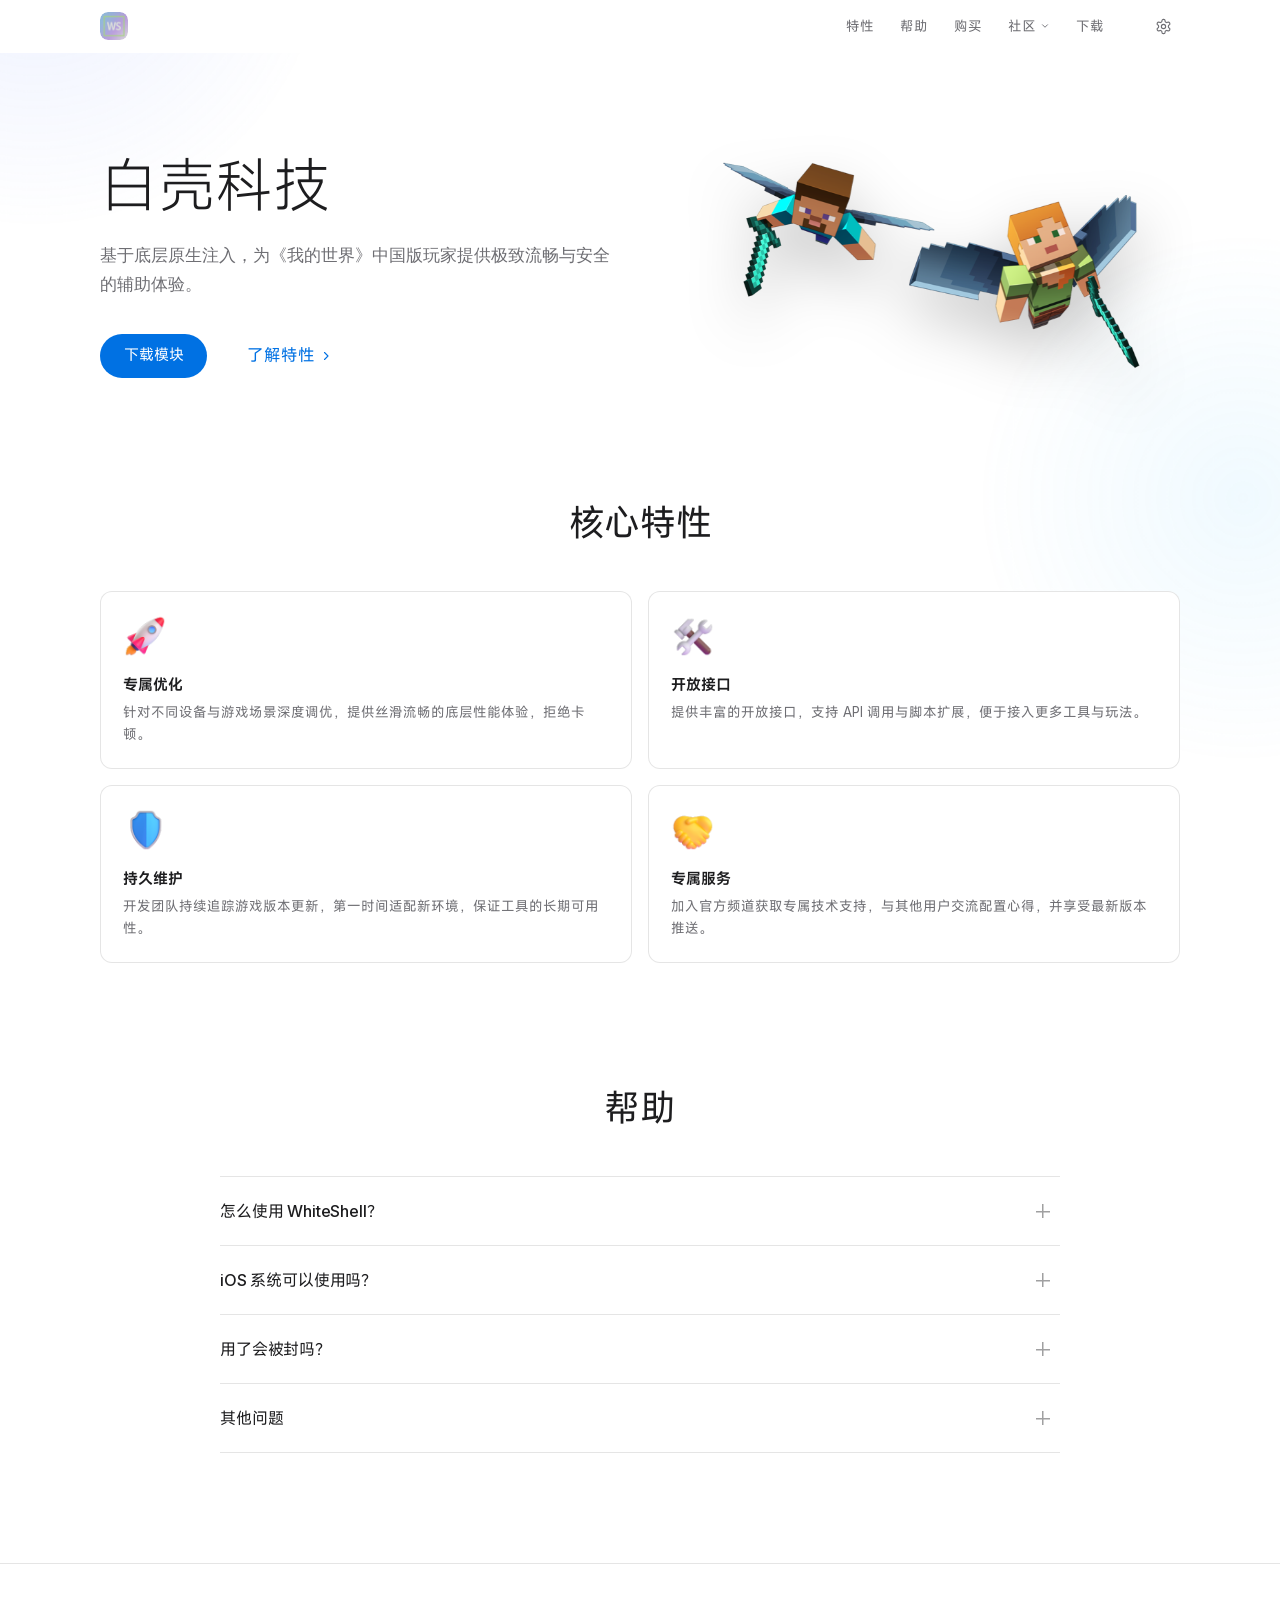
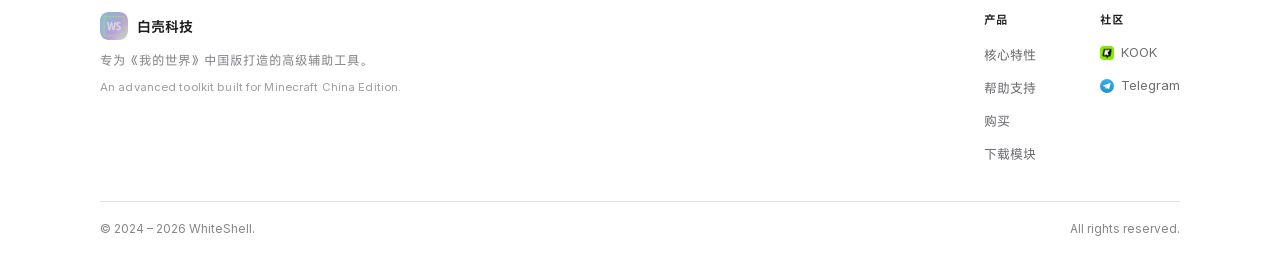
==== commit 414b4768: "移除两条 FAQ；润色怎么使用；页脚新增英文副标题 [build mwmuhnui]" ====
--- a/index.html
+++ b/index.html
@@ -30,9 +30,9 @@
 <meta name="twitter:image" content="https://whiteshellteam.github.io/client/assets/img/og-cover.png">
 <title>WhiteShell · 官网</title>
 
-<link rel="preload" href="assets/img/blocks/pvp.webp?v=mwmm1yb7" as="image" fetchpriority="high">
-<link rel="icon" type="image/png" href="assets/img/logo.png?v=mwmm1yb7">
-<link rel="apple-touch-icon" href="assets/img/logo.png?v=mwmm1yb7">
+<link rel="preload" href="assets/img/blocks/pvp.webp?v=mwmuhnui" as="image" fetchpriority="high">
+<link rel="icon" type="image/png" href="assets/img/logo.png?v=mwmuhnui">
+<link rel="apple-touch-icon" href="assets/img/logo.png?v=mwmuhnui">
 
 
 <!-- 样式：变量 → 字体 → 基础 → 布局 → 组件 → 动效 → 响应式 -->
@@ -46,7 +46,7 @@
 });
 </script>
 
-<link rel="stylesheet" href="assets/css/app.css?v=mwmm1yb7">
+<link rel="stylesheet" href="assets/css/app.css?v=mwmuhnui">
 
 <script>
 /* 首屏防闪烁：在渲染前确定主题（与 assets/js/theme.js 配合） */
@@ -80,7 +80,7 @@
   "inLanguage": "zh-CN"
 }
 </script>
-<meta name="ws-build" content="mwmm1yb7">
+<meta name="ws-build" content="mwmuhnui">
 </head>
 <body>
 
@@ -92,7 +92,7 @@
 <header class="nav" id="nav">
   <div class="nav-inner">
     <a class="brand" href="#top" aria-label="白壳科技 首页">
-      <span class="mark"><img src="assets/img/logo.png?v=mwmm1yb7" alt="白壳科技"></span>
+      <span class="mark"><img src="assets/img/logo.png?v=mwmuhnui" alt="白壳科技"></span>
     </a>
     <nav class="nav-links">
       <a href="#features">特性</a>
@@ -104,8 +104,8 @@
           <svg viewBox="0 0 24 24"><path d="m6 9 6 6 6-6"/></svg>
         </button>
         <div class="cmenu" role="menu">
-          <a class="citem" href="https://kook.vip/vp71ue" data-kook target="_blank" rel="noopener" role="menuitem"><img class="citem-icon" src="assets/img/icons/kook.png?v=mwmm1yb7" alt="" width="16" height="16" loading="lazy">KOOK</a>
-          <a class="citem" href="https://t.me/baikekeji" data-tg target="_blank" rel="noopener" role="menuitem"><img class="citem-icon" src="assets/img/icons/telegram.svg?v=mwmm1yb7" alt="" width="16" height="16" loading="lazy">Telegram</a>
+          <a class="citem" href="https://kook.vip/vp71ue" data-kook target="_blank" rel="noopener" role="menuitem"><img class="citem-icon" src="assets/img/icons/kook.png?v=mwmuhnui" alt="" width="16" height="16" loading="lazy">KOOK</a>
+          <a class="citem" href="https://t.me/baikekeji" data-tg target="_blank" rel="noopener" role="menuitem"><img class="citem-icon" src="assets/img/icons/telegram.svg?v=mwmuhnui" alt="" width="16" height="16" loading="lazy">Telegram</a>
         </div>
       </div>
       <a href="https://gitee.com/WhiteShellTeam/client/releases/download/test/__1.0.apk" data-dl>下载</a>
@@ -152,7 +152,7 @@
 
       <div class="hero-visual" id="heroVisual">
         <div class="mc-showcase" aria-hidden="true">
-          <img class="pvp-art" src="assets/img/blocks/pvp.webp?v=mwmm1yb7" alt="Steve 与 Alex 持剑对战" width="720" height="300">
+          <img class="pvp-art" src="assets/img/blocks/pvp.webp?v=mwmuhnui" alt="Steve 与 Alex 持剑对战" width="720" height="300">
         </div>
       </div>
 
@@ -164,22 +164,22 @@
       <div class="sec-head rv"><h2>核心特性</h2></div>
       <div class="advantages rv">
         <div class="adv-card">
-          <img class="adv-card-icon" src="assets/img/icons/feature-optimize.png?v=mwmm1yb7" alt="专属优化" width="44" height="44" loading="lazy">
+          <img class="adv-card-icon" src="assets/img/icons/feature-optimize.png?v=mwmuhnui" alt="专属优化" width="44" height="44" loading="lazy">
           <h3>专属优化</h3>
           <p>针对不同设备与游戏场景深度调优，提供丝滑流畅的底层性能体验，拒绝卡顿。</p>
         </div>
         <div class="adv-card">
-          <img class="adv-card-icon" src="assets/img/icons/feature-api.png?v=mwmm1yb7" alt="开放接口" width="44" height="44" loading="lazy">
+          <img class="adv-card-icon" src="assets/img/icons/feature-api.png?v=mwmuhnui" alt="开放接口" width="44" height="44" loading="lazy">
           <h3>开放接口</h3>
           <p>提供丰富的开放接口，支持 API 调用与脚本扩展，便于接入更多工具与玩法。</p>
         </div>
         <div class="adv-card">
-          <img class="adv-card-icon" src="assets/img/icons/feature-maintain.png?v=mwmm1yb7" alt="持久维护" width="44" height="44" loading="lazy">
+          <img class="adv-card-icon" src="assets/img/icons/feature-maintain.png?v=mwmuhnui" alt="持久维护" width="44" height="44" loading="lazy">
           <h3>持久维护</h3>
           <p>开发团队持续追踪游戏版本更新，第一时间适配新环境，保证工具的长期可用性。</p>
         </div>
         <div class="adv-card">
-          <img class="adv-card-icon" src="assets/img/icons/feature-service.png?v=mwmm1yb7" alt="专属服务" width="44" height="44" loading="lazy">
+          <img class="adv-card-icon" src="assets/img/icons/feature-service.png?v=mwmuhnui" alt="专属服务" width="44" height="44" loading="lazy">
           <h3>专属服务</h3>
           <p>加入官方频道获取专属技术支持，与其他用户交流配置心得，并享受最新版本推送。</p>
         </div>
@@ -192,16 +192,8 @@
       <div class="sec-head rv"><h2>帮助</h2></div>
       <div class="faq rv">
         <details>
-          <summary>支持哪些游戏版本？</summary>
-          <div class="ans">支持的游戏版本已内置在 App 中：打开 App，看到「已支持启动」字样，就说明该版本已经适配。</div>
-        </details>
-        <details>
           <summary>怎么使用 WhiteShell？</summary>
-          <div class="ans">白壳科技的核心基于 Xposed：搭配 LSPosed 或 FPA 启用模块即可使用，其他支持注入的框架同样可以。</div>
-        </details>
-        <details>
-          <summary>安全吗？</summary>
-          <div class="ans">WhiteShell 不会收集你的任何信息，仅获取登录所必需的 IP 与设备标识等信息。我们不会以任何方式转让你的数据，并尽最大努力保障你的信息与隐私安全。</div>
+          <div class="ans">白壳科技基于 Xposed 内核，配合 LSPosed 框架启用模块即可使用；其他支持 Xposed 注入的框架同样兼容。</div>
         </details>
         <details>
           <summary>iOS 系统可以使用吗？</summary>
@@ -225,10 +217,11 @@
     <div class="foot">
       <div class="foot-brand">
         <a class="brand" href="#top" aria-label="白壳科技 首页">
-          <span class="mark"><img src="assets/img/logo.png?v=mwmm1yb7" alt="白壳科技"></span>
+          <span class="mark"><img src="assets/img/logo.png?v=mwmuhnui" alt="白壳科技"></span>
           <span class="brand-name">白壳科技</span>
         </a>
         <p>专为《我的世界》中国版打造的高级辅助工具。</p>
+        <span class="foot-en">An advanced toolkit built for Minecraft China Edition.</span>
       </div>
       <div class="foot-cols">
         <div class="foot-col">
@@ -243,8 +236,8 @@
         <div class="foot-col">
           <h4>社区</h4>
           <ul>
-            <li><a href="https://kook.vip/vp71ue" data-kook target="_blank" rel="noopener"><img class="foot-icon" src="assets/img/icons/kook.png?v=mwmm1yb7" alt="" width="14" height="14" loading="lazy">KOOK</a></li>
-            <li><a href="https://t.me/baikekeji" data-tg target="_blank" rel="noopener"><img class="foot-icon" src="assets/img/icons/telegram.svg?v=mwmm1yb7" alt="" width="14" height="14" loading="lazy">Telegram</a></li>
+            <li><a href="https://kook.vip/vp71ue" data-kook target="_blank" rel="noopener"><img class="foot-icon" src="assets/img/icons/kook.png?v=mwmuhnui" alt="" width="14" height="14" loading="lazy">KOOK</a></li>
+            <li><a href="https://t.me/baikekeji" data-tg target="_blank" rel="noopener"><img class="foot-icon" src="assets/img/icons/telegram.svg?v=mwmuhnui" alt="" width="14" height="14" loading="lazy">Telegram</a></li>
           </ul>
         </div>
       </div>
@@ -289,6 +282,6 @@
 <div id="toast" role="status"></div>
 
 <!-- 脚本：core 起手，app 收尾；defer 保证按顺序在 DOM 就绪后执行 -->
-<script src="assets/js/bundle-index.js?v=mwmm1yb7" defer></script>
+<script src="assets/js/bundle-index.js?v=mwmuhnui" defer></script>
 </body>
 </html>
--- a/assets/css/app.css
+++ b/assets/css/app.css
@@ -214,6 +214,7 @@
 .foot-brand{flex:1 1 220px;min-width:0}
 .foot-brand .brand{margin-bottom:10px}
 .foot-brand p{font-size:12.5px;line-height:1.7;color:var(--text3);max-width:22em}
+.foot-en{display:block;margin-top:6px;font-family:var(--font-en);font-size:11.5px;line-height:1.6;letter-spacing:.01em;color:var(--text3);opacity:.8}
 .foot-cols{display:flex;gap:clamp(32px,5vw,72px);flex-wrap:wrap}
 .foot-col h4{font-size:11.5px;font-weight:600;color:var(--text);margin-bottom:12px;letter-spacing:.04em}
 .foot-col ul{list-style:none;display:grid;gap:9px}
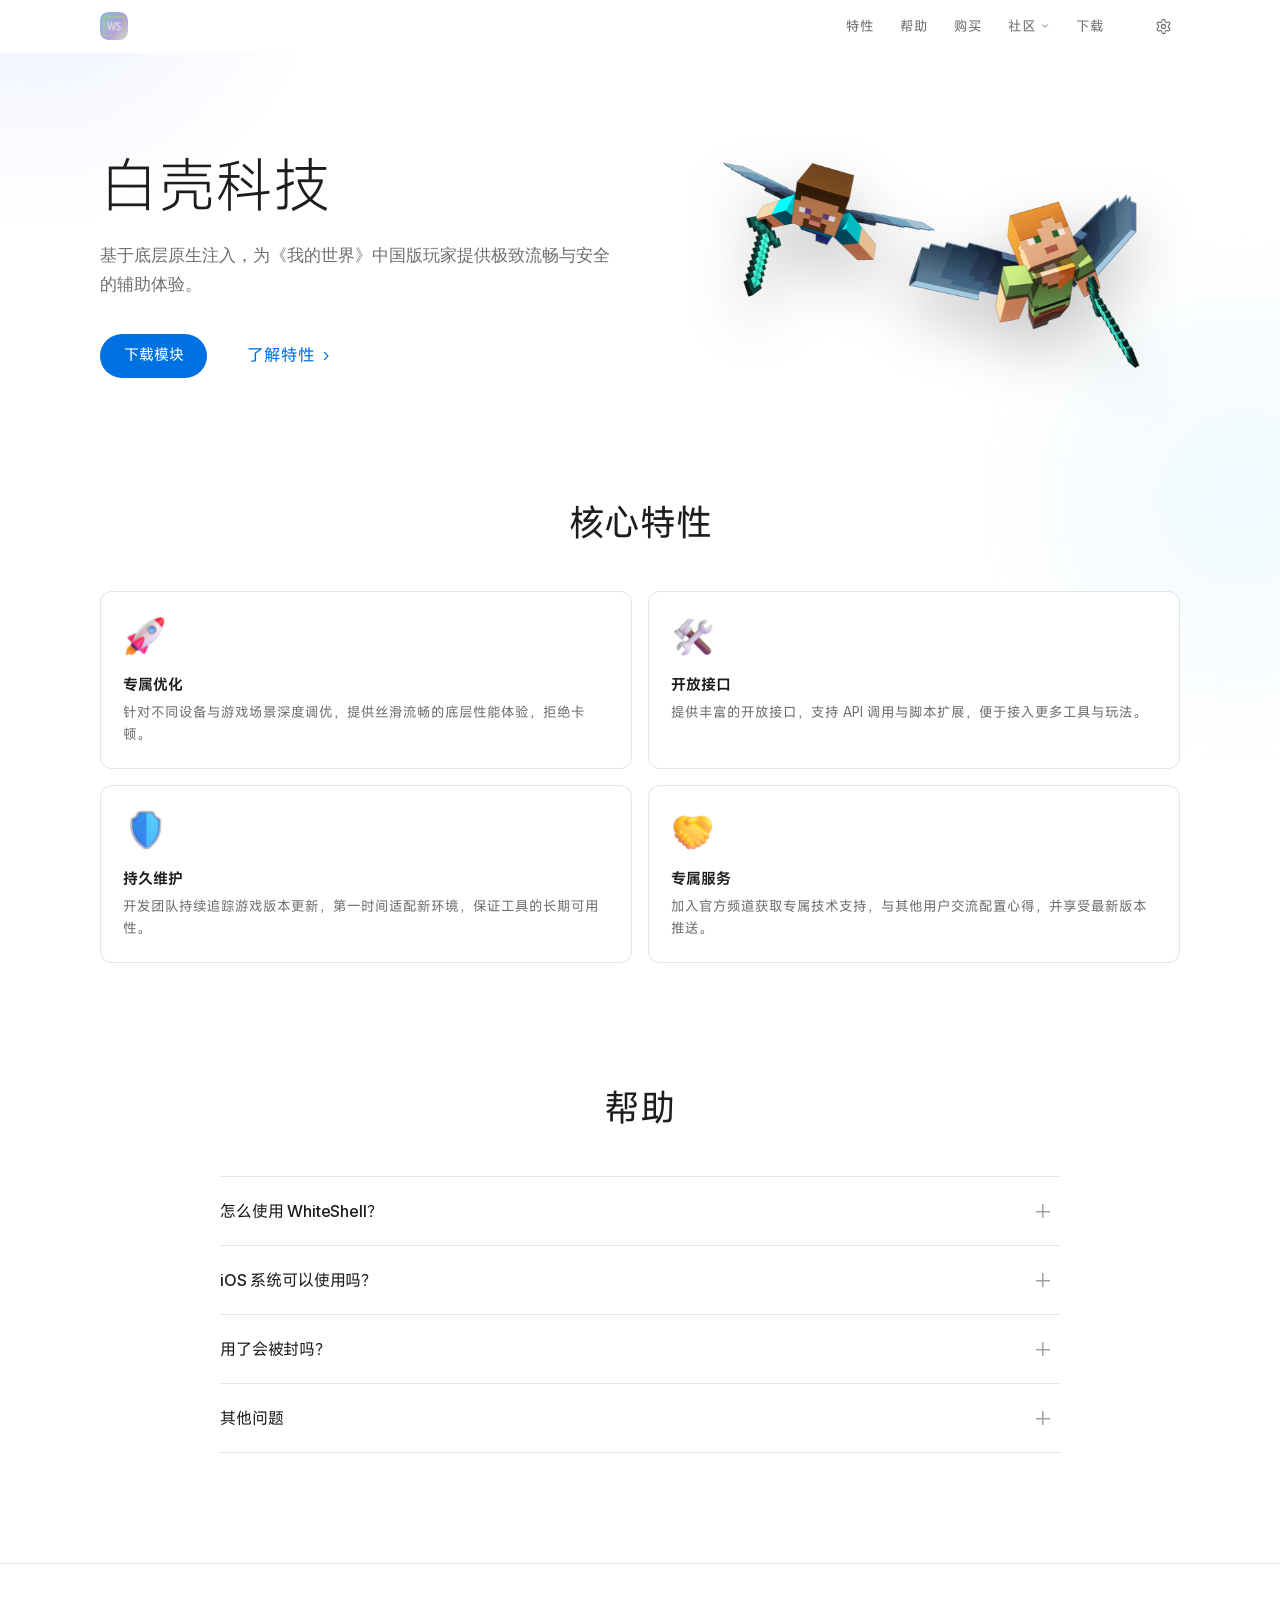
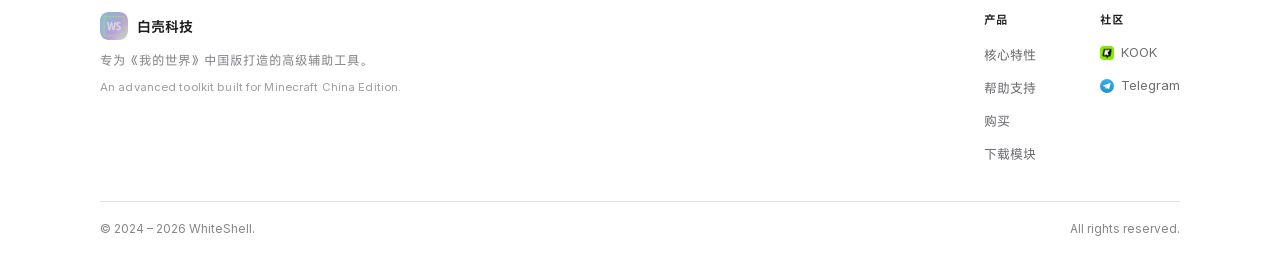
==== commit 76e7ad74: "弱网跳过自托管字体；HTML 允许边缘短缓存 [build mwnh6s73]" ====
--- a/index.html
+++ b/index.html
@@ -30,15 +30,18 @@
 <meta name="twitter:image" content="https://whiteshellteam.github.io/client/assets/img/og-cover.png">
 <title>WhiteShell · 官网</title>
 
-<link rel="preload" href="assets/img/blocks/pvp.webp?v=mwmuhnui" as="image" fetchpriority="high">
-<link rel="icon" type="image/png" href="assets/img/logo.png?v=mwmuhnui">
-<link rel="apple-touch-icon" href="assets/img/logo.png?v=mwmuhnui">
+<link rel="preload" href="assets/img/blocks/pvp.webp?v=mwnh6s73" as="image" fetchpriority="high">
+<link rel="icon" type="image/png" href="assets/img/logo.png?v=mwnh6s73">
+<link rel="apple-touch-icon" href="assets/img/logo.png?v=mwnh6s73">
 
 
 <!-- 样式：变量 → 字体 → 基础 → 布局 → 组件 → 动效 → 响应式 -->
 <script>
 /* 字体延后加载：先用系统字体渲染，图片与布局不被十几 MB 字体阻塞 */
 addEventListener('load', function () {
+  var conn = navigator.connection || {};
+  var slow = conn.saveData || /slow-2g|(^|-)2g$|(^|-)3g$/.test(conn.effectiveType || '');
+  if (slow) return;   /* 弱网下不下载十几 MB 中文字体，直接用系统字体 */
   var link = document.createElement('link');
   link.rel = 'stylesheet';
   link.href = 'assets/css/fonts.css';
@@ -46,7 +49,7 @@
 });
 </script>
 
-<link rel="stylesheet" href="assets/css/app.css?v=mwmuhnui">
+<link rel="stylesheet" href="assets/css/app.css?v=mwnh6s73">
 
 <script>
 /* 首屏防闪烁：在渲染前确定主题（与 assets/js/theme.js 配合） */
@@ -80,7 +83,7 @@
   "inLanguage": "zh-CN"
 }
 </script>
-<meta name="ws-build" content="mwmuhnui">
+<meta name="ws-build" content="mwnh6s73">
 </head>
 <body>
 
@@ -92,7 +95,7 @@
 <header class="nav" id="nav">
   <div class="nav-inner">
     <a class="brand" href="#top" aria-label="白壳科技 首页">
-      <span class="mark"><img src="assets/img/logo.png?v=mwmuhnui" alt="白壳科技"></span>
+      <span class="mark"><img src="assets/img/logo.png?v=mwnh6s73" alt="白壳科技"></span>
     </a>
     <nav class="nav-links">
       <a href="#features">特性</a>
@@ -104,8 +107,8 @@
           <svg viewBox="0 0 24 24"><path d="m6 9 6 6 6-6"/></svg>
         </button>
         <div class="cmenu" role="menu">
-          <a class="citem" href="https://kook.vip/vp71ue" data-kook target="_blank" rel="noopener" role="menuitem"><img class="citem-icon" src="assets/img/icons/kook.png?v=mwmuhnui" alt="" width="16" height="16" loading="lazy">KOOK</a>
-          <a class="citem" href="https://t.me/baikekeji" data-tg target="_blank" rel="noopener" role="menuitem"><img class="citem-icon" src="assets/img/icons/telegram.svg?v=mwmuhnui" alt="" width="16" height="16" loading="lazy">Telegram</a>
+          <a class="citem" href="https://kook.vip/vp71ue" data-kook target="_blank" rel="noopener" role="menuitem"><img class="citem-icon" src="assets/img/icons/kook.png?v=mwnh6s73" alt="" width="16" height="16" loading="lazy">KOOK</a>
+          <a class="citem" href="https://t.me/baikekeji" data-tg target="_blank" rel="noopener" role="menuitem"><img class="citem-icon" src="assets/img/icons/telegram.svg?v=mwnh6s73" alt="" width="16" height="16" loading="lazy">Telegram</a>
         </div>
       </div>
       <a href="https://gitee.com/WhiteShellTeam/client/releases/download/test/__1.0.apk" data-dl>下载</a>
@@ -152,7 +155,7 @@
 
       <div class="hero-visual" id="heroVisual">
         <div class="mc-showcase" aria-hidden="true">
-          <img class="pvp-art" src="assets/img/blocks/pvp.webp?v=mwmuhnui" alt="Steve 与 Alex 持剑对战" width="720" height="300">
+          <img class="pvp-art" src="assets/img/blocks/pvp.webp?v=mwnh6s73" alt="Steve 与 Alex 持剑对战" width="720" height="300">
         </div>
       </div>
 
@@ -164,22 +167,22 @@
       <div class="sec-head rv"><h2>核心特性</h2></div>
       <div class="advantages rv">
         <div class="adv-card">
-          <img class="adv-card-icon" src="assets/img/icons/feature-optimize.png?v=mwmuhnui" alt="专属优化" width="44" height="44" loading="lazy">
+          <img class="adv-card-icon" src="assets/img/icons/feature-optimize.png?v=mwnh6s73" alt="专属优化" width="44" height="44" loading="lazy">
           <h3>专属优化</h3>
           <p>针对不同设备与游戏场景深度调优，提供丝滑流畅的底层性能体验，拒绝卡顿。</p>
         </div>
         <div class="adv-card">
-          <img class="adv-card-icon" src="assets/img/icons/feature-api.png?v=mwmuhnui" alt="开放接口" width="44" height="44" loading="lazy">
+          <img class="adv-card-icon" src="assets/img/icons/feature-api.png?v=mwnh6s73" alt="开放接口" width="44" height="44" loading="lazy">
           <h3>开放接口</h3>
           <p>提供丰富的开放接口，支持 API 调用与脚本扩展，便于接入更多工具与玩法。</p>
         </div>
         <div class="adv-card">
-          <img class="adv-card-icon" src="assets/img/icons/feature-maintain.png?v=mwmuhnui" alt="持久维护" width="44" height="44" loading="lazy">
+          <img class="adv-card-icon" src="assets/img/icons/feature-maintain.png?v=mwnh6s73" alt="持久维护" width="44" height="44" loading="lazy">
           <h3>持久维护</h3>
           <p>开发团队持续追踪游戏版本更新，第一时间适配新环境，保证工具的长期可用性。</p>
         </div>
         <div class="adv-card">
-          <img class="adv-card-icon" src="assets/img/icons/feature-service.png?v=mwmuhnui" alt="专属服务" width="44" height="44" loading="lazy">
+          <img class="adv-card-icon" src="assets/img/icons/feature-service.png?v=mwnh6s73" alt="专属服务" width="44" height="44" loading="lazy">
           <h3>专属服务</h3>
           <p>加入官方频道获取专属技术支持，与其他用户交流配置心得，并享受最新版本推送。</p>
         </div>
@@ -217,7 +220,7 @@
     <div class="foot">
       <div class="foot-brand">
         <a class="brand" href="#top" aria-label="白壳科技 首页">
-          <span class="mark"><img src="assets/img/logo.png?v=mwmuhnui" alt="白壳科技"></span>
+          <span class="mark"><img src="assets/img/logo.png?v=mwnh6s73" alt="白壳科技"></span>
           <span class="brand-name">白壳科技</span>
         </a>
         <p>专为《我的世界》中国版打造的高级辅助工具。</p>
@@ -236,8 +239,8 @@
         <div class="foot-col">
           <h4>社区</h4>
           <ul>
-            <li><a href="https://kook.vip/vp71ue" data-kook target="_blank" rel="noopener"><img class="foot-icon" src="assets/img/icons/kook.png?v=mwmuhnui" alt="" width="14" height="14" loading="lazy">KOOK</a></li>
-            <li><a href="https://t.me/baikekeji" data-tg target="_blank" rel="noopener"><img class="foot-icon" src="assets/img/icons/telegram.svg?v=mwmuhnui" alt="" width="14" height="14" loading="lazy">Telegram</a></li>
+            <li><a href="https://kook.vip/vp71ue" data-kook target="_blank" rel="noopener"><img class="foot-icon" src="assets/img/icons/kook.png?v=mwnh6s73" alt="" width="14" height="14" loading="lazy">KOOK</a></li>
+            <li><a href="https://t.me/baikekeji" data-tg target="_blank" rel="noopener"><img class="foot-icon" src="assets/img/icons/telegram.svg?v=mwnh6s73" alt="" width="14" height="14" loading="lazy">Telegram</a></li>
           </ul>
         </div>
       </div>
@@ -282,6 +285,6 @@
 <div id="toast" role="status"></div>
 
 <!-- 脚本：core 起手，app 收尾；defer 保证按顺序在 DOM 就绪后执行 -->
-<script src="assets/js/bundle-index.js?v=mwmuhnui" defer></script>
+<script src="assets/js/bundle-index.js?v=mwnh6s73" defer></script>
 </body>
 </html>
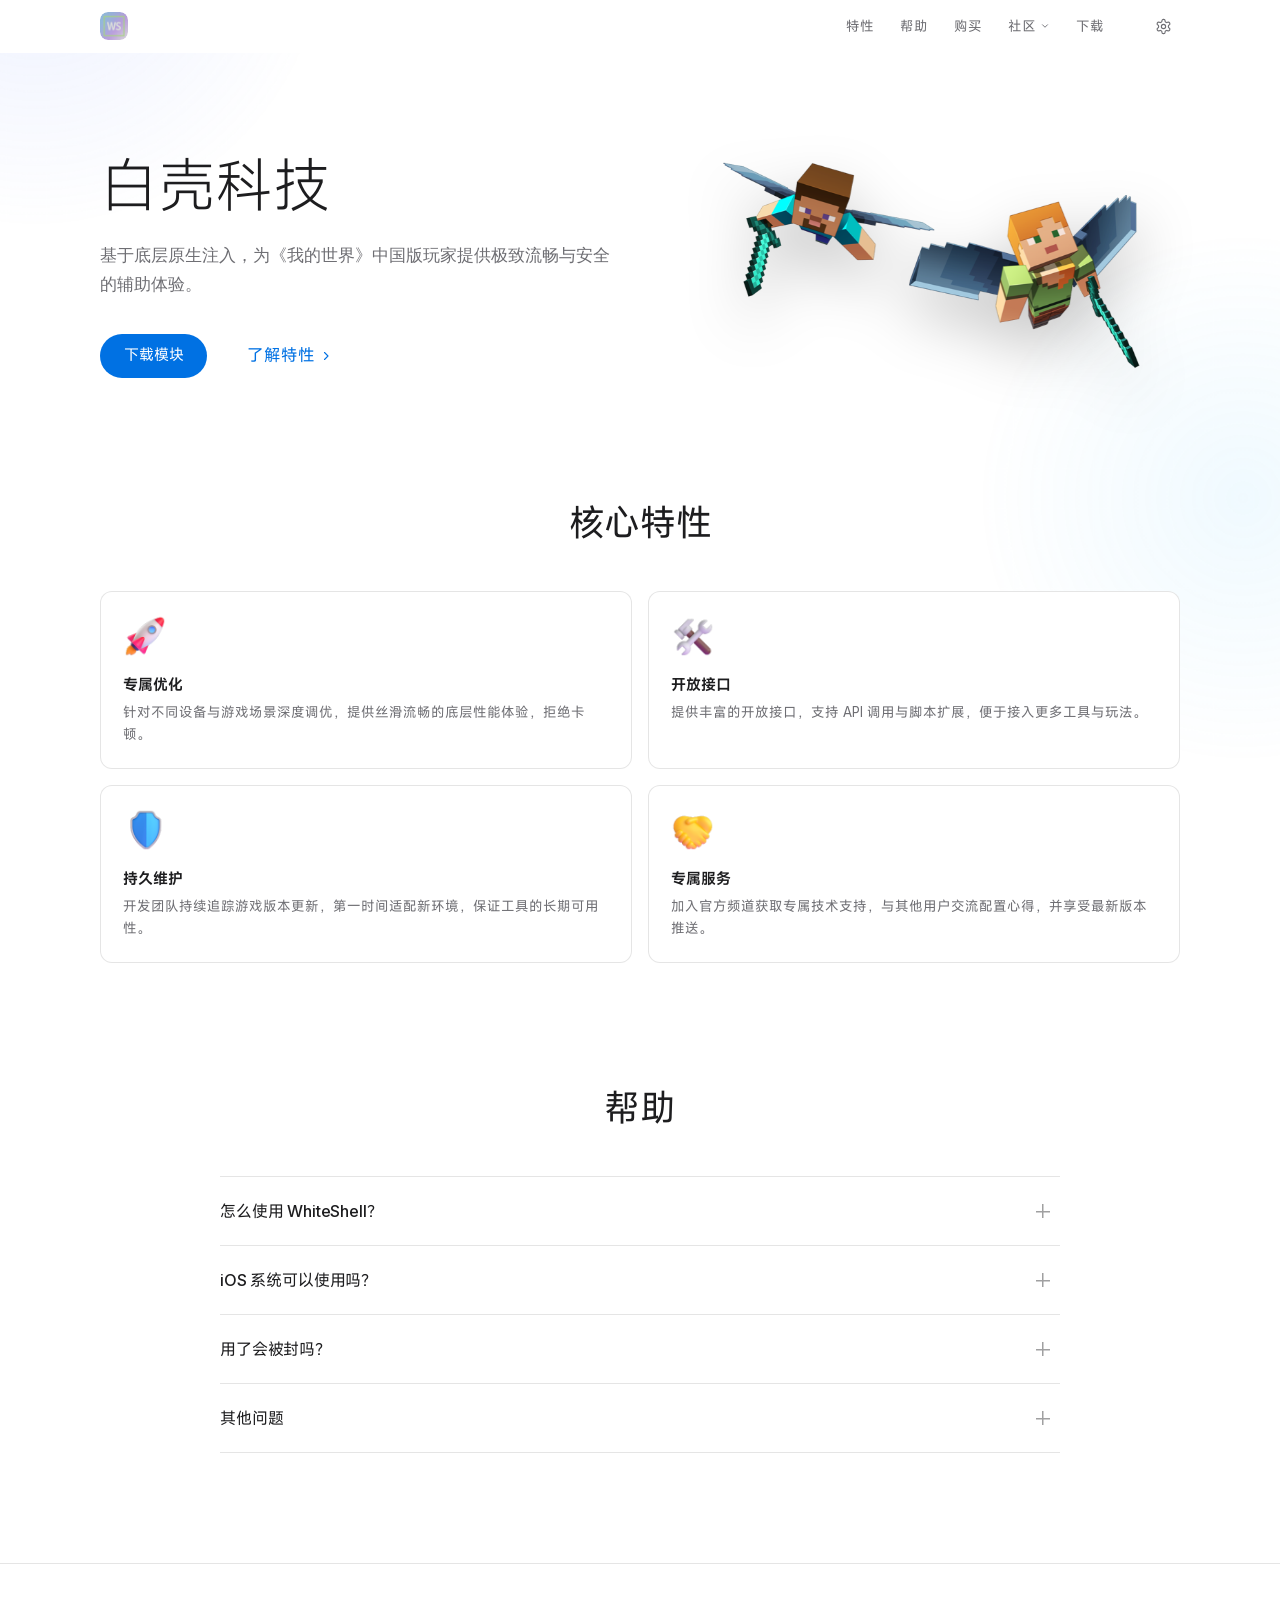
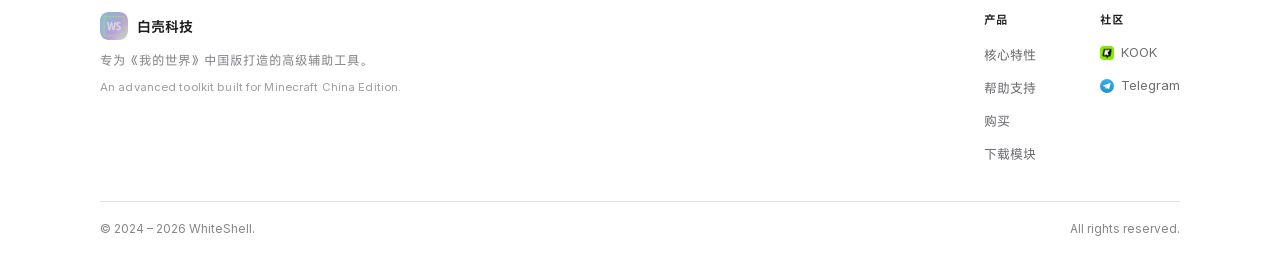
==== commit 1853e025: "修复 KOOK 浮层样式丢失；描述文案去掉破折号 [build mwnzxcy6]" ====
--- a/index.html
+++ b/index.html
@@ -7,32 +7,33 @@
 <meta name="theme-color" content="#ffffff" id="themeColor">
 <meta name="application-name" content="WhiteShell">
 <meta name="apple-mobile-web-app-title" content="WhiteShell">
-<meta name="description" content="白壳科技 WhiteShell 官网 —— 专为《我的世界》中国版打造的高级辅助工具，提供底层优化、开放接口与持续维护，支持安卓端。">
+<meta name="description" content="白壳科技 · 我的世界中国版高级辅助工具">
 <meta name="keywords" content="白壳科技,白壳科技官网,我的世界白壳科技,WhiteShell,白壳,我的世界中国版辅助,我的世界辅助工具,Minecraft中国版,白壳模块">
 <meta name="author" content="白壳科技">
 <meta name="robots" content="index, follow">
-<link rel="canonical" href="https://whiteshellteam.github.io/client/">
+<link rel="canonical" href="https://whiteshell.pages.dev/">
 
 <meta property="og:type" content="website">
-<meta property="og:site_name" content="白壳科技">
+<meta property="og:site_name" content="WhiteShell">
 <meta property="og:locale" content="zh_CN">
-<meta property="og:title" content="白壳科技 WhiteShell｜我的世界中国版辅助工具官网">
-<meta property="og:description" content="白壳科技 WhiteShell —— 专为《我的世界》中国版打造的高级辅助工具，提供底层优化、开放接口与持续维护。">
-<meta property="og:url" content="https://whiteshellteam.github.io/client/">
-<meta property="og:image" content="https://whiteshellteam.github.io/client/assets/img/og-cover.png">
+<meta property="og:title" content="WhiteShell">
+<meta property="og:description" content="白壳科技 · 我的世界中国版高级辅助工具">
+<meta property="og:url" content="https://whiteshell.pages.dev/">
+<meta property="og:image" content="https://whiteshell.pages.dev/assets/img/og-cover.png">
 <meta property="og:image:width" content="1200">
 <meta property="og:image:height" content="630">
 <meta property="og:image:alt" content="白壳科技 WhiteShell">
 
 <meta name="twitter:card" content="summary_large_image">
-<meta name="twitter:title" content="白壳科技 WhiteShell｜我的世界中国版辅助工具官网">
-<meta name="twitter:description" content="白壳科技 WhiteShell —— 专为《我的世界》中国版打造的高级辅助工具。">
-<meta name="twitter:image" content="https://whiteshellteam.github.io/client/assets/img/og-cover.png">
+<meta name="twitter:title" content="WhiteShell">
+<meta name="twitter:description" content="白壳科技 · 我的世界中国版高级辅助工具">
+<meta name="twitter:image" content="https://whiteshell.pages.dev/assets/img/og-cover.png">
 <title>WhiteShell · 官网</title>
 
-<link rel="preload" href="assets/img/blocks/pvp.webp?v=mwnh6s73" as="image" fetchpriority="high">
-<link rel="icon" type="image/png" href="assets/img/logo.png?v=mwnh6s73">
-<link rel="apple-touch-icon" href="assets/img/logo.png?v=mwnh6s73">
+<link rel="preload" href="assets/img/blocks/pvp.webp?v=mwnzxcy6" as="image" fetchpriority="high">
+<link rel="icon" href="assets/img/favicon-32.png?v=mwnzxcy6" sizes="32x32" type="image/png">
+<link rel="icon" href="assets/img/favicon.ico?v=mwnzxcy6">
+<link rel="apple-touch-icon" href="assets/img/apple-touch-icon.png?v=mwnzxcy6">
 
 
 <!-- 样式：变量 → 字体 → 基础 → 布局 → 组件 → 动效 → 响应式 -->
@@ -49,7 +50,7 @@
 });
 </script>
 
-<link rel="stylesheet" href="assets/css/app.css?v=mwnh6s73">
+<link rel="stylesheet" href="assets/css/app.css?v=mwnzxcy6">
 
 <script>
 /* 首屏防闪烁：在渲染前确定主题（与 assets/js/theme.js 配合） */
@@ -77,13 +78,13 @@
   "alternateName": ["WhiteShell", "白壳科技", "白壳科技官网", "我的世界白壳科技"],
   "applicationCategory": "GameApplication",
   "operatingSystem": "Android",
-  "url": "https://whiteshellteam.github.io/client/",
-  "image": "https://whiteshellteam.github.io/client/assets/img/og-cover.png",
-  "description": "白壳科技 WhiteShell 是专为《我的世界》中国版打造的高级辅助工具，提供底层优化、开放接口与持续维护。",
+  "url": "https://whiteshell.pages.dev/",
+  "image": "https://whiteshell.pages.dev/assets/img/og-cover.png",
+  "description": "白壳科技 · 我的世界中国版高级辅助工具",
   "inLanguage": "zh-CN"
 }
 </script>
-<meta name="ws-build" content="mwnh6s73">
+<meta name="ws-build" content="mwnzxcy6">
 </head>
 <body>
 
@@ -95,7 +96,7 @@
 <header class="nav" id="nav">
   <div class="nav-inner">
     <a class="brand" href="#top" aria-label="白壳科技 首页">
-      <span class="mark"><img src="assets/img/logo.png?v=mwnh6s73" alt="白壳科技"></span>
+      <span class="mark"><img src="assets/img/logo.png?v=mwnzxcy6" alt="白壳科技"></span>
     </a>
     <nav class="nav-links">
       <a href="#features">特性</a>
@@ -107,8 +108,8 @@
           <svg viewBox="0 0 24 24"><path d="m6 9 6 6 6-6"/></svg>
         </button>
         <div class="cmenu" role="menu">
-          <a class="citem" href="https://kook.vip/vp71ue" data-kook target="_blank" rel="noopener" role="menuitem"><img class="citem-icon" src="assets/img/icons/kook.png?v=mwnh6s73" alt="" width="16" height="16" loading="lazy">KOOK</a>
-          <a class="citem" href="https://t.me/baikekeji" data-tg target="_blank" rel="noopener" role="menuitem"><img class="citem-icon" src="assets/img/icons/telegram.svg?v=mwnh6s73" alt="" width="16" height="16" loading="lazy">Telegram</a>
+          <a class="citem" href="https://kook.vip/vp71ue" data-kook target="_blank" rel="noopener" role="menuitem"><img class="citem-icon" src="assets/img/icons/kook.png?v=mwnzxcy6" alt="" width="16" height="16" loading="lazy">KOOK</a>
+          <a class="citem" href="https://t.me/baikekeji" data-tg target="_blank" rel="noopener" role="menuitem"><img class="citem-icon" src="assets/img/icons/telegram.svg?v=mwnzxcy6" alt="" width="16" height="16" loading="lazy">Telegram</a>
         </div>
       </div>
       <a href="https://gitee.com/WhiteShellTeam/client/releases/download/test/__1.0.apk" data-dl>下载</a>
@@ -155,7 +156,7 @@
 
       <div class="hero-visual" id="heroVisual">
         <div class="mc-showcase" aria-hidden="true">
-          <img class="pvp-art" src="assets/img/blocks/pvp.webp?v=mwnh6s73" alt="Steve 与 Alex 持剑对战" width="720" height="300">
+          <img class="pvp-art" src="assets/img/blocks/pvp.webp?v=mwnzxcy6" alt="Steve 与 Alex 持剑对战" width="720" height="300">
         </div>
       </div>
 
@@ -167,22 +168,22 @@
       <div class="sec-head rv"><h2>核心特性</h2></div>
       <div class="advantages rv">
         <div class="adv-card">
-          <img class="adv-card-icon" src="assets/img/icons/feature-optimize.png?v=mwnh6s73" alt="专属优化" width="44" height="44" loading="lazy">
+          <img class="adv-card-icon" src="assets/img/icons/feature-optimize.png?v=mwnzxcy6" alt="专属优化" width="44" height="44" loading="lazy">
           <h3>专属优化</h3>
           <p>针对不同设备与游戏场景深度调优，提供丝滑流畅的底层性能体验，拒绝卡顿。</p>
         </div>
         <div class="adv-card">
-          <img class="adv-card-icon" src="assets/img/icons/feature-api.png?v=mwnh6s73" alt="开放接口" width="44" height="44" loading="lazy">
+          <img class="adv-card-icon" src="assets/img/icons/feature-api.png?v=mwnzxcy6" alt="开放接口" width="44" height="44" loading="lazy">
           <h3>开放接口</h3>
           <p>提供丰富的开放接口，支持 API 调用与脚本扩展，便于接入更多工具与玩法。</p>
         </div>
         <div class="adv-card">
-          <img class="adv-card-icon" src="assets/img/icons/feature-maintain.png?v=mwnh6s73" alt="持久维护" width="44" height="44" loading="lazy">
+          <img class="adv-card-icon" src="assets/img/icons/feature-maintain.png?v=mwnzxcy6" alt="持久维护" width="44" height="44" loading="lazy">
           <h3>持久维护</h3>
           <p>开发团队持续追踪游戏版本更新，第一时间适配新环境，保证工具的长期可用性。</p>
         </div>
         <div class="adv-card">
-          <img class="adv-card-icon" src="assets/img/icons/feature-service.png?v=mwnh6s73" alt="专属服务" width="44" height="44" loading="lazy">
+          <img class="adv-card-icon" src="assets/img/icons/feature-service.png?v=mwnzxcy6" alt="专属服务" width="44" height="44" loading="lazy">
           <h3>专属服务</h3>
           <p>加入官方频道获取专属技术支持，与其他用户交流配置心得，并享受最新版本推送。</p>
         </div>
@@ -220,7 +221,7 @@
     <div class="foot">
       <div class="foot-brand">
         <a class="brand" href="#top" aria-label="白壳科技 首页">
-          <span class="mark"><img src="assets/img/logo.png?v=mwnh6s73" alt="白壳科技"></span>
+          <span class="mark"><img src="assets/img/logo.png?v=mwnzxcy6" alt="白壳科技"></span>
           <span class="brand-name">白壳科技</span>
         </a>
         <p>专为《我的世界》中国版打造的高级辅助工具。</p>
@@ -239,8 +240,8 @@
         <div class="foot-col">
           <h4>社区</h4>
           <ul>
-            <li><a href="https://kook.vip/vp71ue" data-kook target="_blank" rel="noopener"><img class="foot-icon" src="assets/img/icons/kook.png?v=mwnh6s73" alt="" width="14" height="14" loading="lazy">KOOK</a></li>
-            <li><a href="https://t.me/baikekeji" data-tg target="_blank" rel="noopener"><img class="foot-icon" src="assets/img/icons/telegram.svg?v=mwnh6s73" alt="" width="14" height="14" loading="lazy">Telegram</a></li>
+            <li><a href="https://kook.vip/vp71ue" data-kook target="_blank" rel="noopener"><img class="foot-icon" src="assets/img/icons/kook.png?v=mwnzxcy6" alt="" width="14" height="14" loading="lazy">KOOK</a></li>
+            <li><a href="https://t.me/baikekeji" data-tg target="_blank" rel="noopener"><img class="foot-icon" src="assets/img/icons/telegram.svg?v=mwnzxcy6" alt="" width="14" height="14" loading="lazy">Telegram</a></li>
           </ul>
         </div>
       </div>
@@ -285,6 +286,6 @@
 <div id="toast" role="status"></div>
 
 <!-- 脚本：core 起手，app 收尾；defer 保证按顺序在 DOM 就绪后执行 -->
-<script src="assets/js/bundle-index.js?v=mwnh6s73" defer></script>
+<script src="assets/js/bundle-index.js?v=mwnzxcy6" defer></script>
 </body>
 </html>
--- a/assets/css/app.css
+++ b/assets/css/app.css
@@ -35,6 +35,7 @@
   --kook-green-2:#79d600;
   --toast-bg:#1c1c1e;
   --toast-fg:#f5f5f7;
+  --toast-line:rgba(255,255,255,.12);
 }
 [data-theme="dark"]{
   color-scheme: dark;
@@ -60,6 +61,7 @@
   --kook-green-2:#79d600;
   --toast-bg:#2c2c2e;
   --toast-fg:#f5f5f7;
+  --toast-line:rgba(255,255,255,.12);
 }
 
 /* ===== base.css ===== */
@@ -299,30 +301,37 @@
 .faq .ans a:hover{text-decoration:underline}
 
 /* 弹窗 */
-/* Modals —— iOS 风格 */
-.modal{position:fixed;inset:0;z-index:2000;display:grid;place-items:center;padding:20px}
+/* Modals —— shadcn/ui Dialog 规格 */
+.modal{position:fixed;inset:0;z-index:2000;display:grid;place-items:center;padding:16px}
 .modal[hidden]{display:none}
-.modal-mask{position:absolute;inset:0;background:rgba(0,0,0,.32);-webkit-backdrop-filter:blur(12px);backdrop-filter:blur(12px)}
+.modal-mask{position:absolute;inset:0;background:rgba(0,0,0,.4);-webkit-backdrop-filter:blur(8px);backdrop-filter:blur(8px)}
 .modal-box{
-  position:relative;width:min(412px,100%);max-height:92vh;
+  position:relative;width:min(440px,100%);max-height:min(90vh,760px);
   overflow:auto;overscroll-behavior:contain;
-  background:var(--elev);border-radius:22px;
-  box-shadow:0 44px 90px -34px rgba(0,0,0,.55),0 2px 10px -2px rgba(0,0,0,.08);
-  animation:pop .28s var(--ease);
+  background:var(--elev);border:1px solid var(--line);border-radius:12px;
+  box-shadow:0 24px 64px -24px rgba(0,0,0,.45);
+  animation:pop .18s var(--ease);
 }
 .modal-head{
   position:sticky;top:0;z-index:2;
   display:flex;align-items:center;justify-content:space-between;gap:12px;
-  padding:18px 18px 12px;background:var(--elev);
-}
-.modal-head h3{font-size:16.5px;font-weight:600;letter-spacing:-.02em;line-height:1.3}
-.modal-head .icon{width:30px;height:30px;border-radius:50%;background:var(--fill);color:var(--text3)}
-.modal-head .icon:hover{background:var(--fill2);color:var(--text)}
+  padding:16px 18px 0;background:var(--elev);
+}
+.modal-head h3{font-size:15.5px;font-weight:600;letter-spacing:-.01em;line-height:1.4}
+.modal-head .icon{width:28px;height:28px;border-radius:6px;background:none;color:var(--text3)}
+.modal-head .icon:hover{background:var(--fill);color:var(--text)}
 .modal-head .icon svg{width:14px;height:14px}
-.modal-body{padding:4px 18px 20px;font-size:14px;font-weight:400;line-height:1.66;color:var(--text2)}
-
-/* 无标题弹窗（例如 KOOK widget）：内容直接铺满 */
-.modal.is-bare .modal-box{width:min(374px,100%);padding:0;overflow:auto}
+.modal-body{padding:10px 18px 18px;font-size:13.5px;line-height:1.7;color:var(--text2)}
+.modal-body h4{margin:16px 0 4px;font-size:13.5px;font-weight:600;color:var(--text)}
+.modal-body h4:first-child{margin-top:0}
+.modal-body p{margin:0 0 8px}
+.modal-body ul{margin:0 0 8px;padding-left:1.15em}
+.modal-body li{margin-bottom:4px}
+.modal-cta{margin-top:16px}
+.modal-body .modal-cta .btn-pill{display:flex;width:100%;height:38px;padding:0 16px;border-radius:8px;font-size:13.5px;font-weight:500}
+
+/* 无标题弹窗（KOOK widget）：内容直接铺满 */
+.modal.is-bare .modal-box{width:min(380px,100%)}
 .modal.is-bare .modal-head{
   position:absolute;top:0;left:0;right:0;z-index:3;height:0;padding:0;
   justify-content:flex-end;background:none;pointer-events:none;
@@ -330,46 +339,41 @@
 .modal.is-bare .modal-head h3{display:none}
 .modal.is-bare .modal-head .icon{
   position:absolute;top:10px;right:10px;pointer-events:auto;
-  background:rgba(0,0,0,.42);color:#fff;
-}
-.modal.is-bare .modal-head .icon:hover{background:rgba(0,0,0,.6);color:#fff}
+  background:rgba(0,0,0,.45);color:#fff;
+}
+.modal.is-bare .modal-head .icon:hover{background:rgba(0,0,0,.65);color:#fff}
 .modal.is-bare .modal-body{padding:0}
-.modal-body h4{margin:16px 0 4px;font-size:14px;font-weight:600;color:var(--text)}
-.modal-body h4:first-child{margin-top:0}
-.modal-body p{margin:0 0 9px}
-.modal-body ul{margin:0 0 9px;padding-left:1.15em}
-.modal-body li{margin-bottom:4px}
-.modal-cta{margin-top:18px}
-.modal-body .modal-cta .btn-pill{display:flex;width:100%;height:44px;padding:0 18px;border-radius:12px;font-size:14.5px;font-weight:600}
-
-.log-modal{position:fixed;inset:0;z-index:2500;display:grid;place-items:center;padding:20px}
+
+/* 资源异常弹窗：同一套语言 */
+.log-modal{position:fixed;inset:0;z-index:2500;display:grid;place-items:center;padding:16px}
 .log-modal[hidden]{display:none}
-.log-mask{position:absolute;inset:0;background:rgba(0,0,0,.32);-webkit-backdrop-filter:blur(12px);backdrop-filter:blur(12px)}
+.log-mask{position:absolute;inset:0;background:rgba(0,0,0,.4);-webkit-backdrop-filter:blur(8px);backdrop-filter:blur(8px)}
 .log-box{
-  position:relative;width:min(412px,100%);max-height:92vh;
-  display:flex;flex-direction:column;background:var(--elev);border-radius:22px;
-  box-shadow:0 44px 90px -34px rgba(0,0,0,.55),0 2px 10px -2px rgba(0,0,0,.08);
-  animation:pop .28s var(--ease);
-}
-.log-head{display:flex;align-items:center;justify-content:space-between;gap:12px;padding:18px 18px 12px}
-.log-head h3{font-size:16.5px;font-weight:600;letter-spacing:-.02em;display:flex;align-items:center;gap:8px}
-.log-head h3::before{content:"";width:9px;height:9px;border-radius:50%;background:#ff453a;flex:none}
-.log-head .icon{width:30px;height:30px;border-radius:50%;background:var(--fill);color:var(--text3)}
-.log-body{padding:0 18px 4px;overflow:auto;display:grid;gap:8px;font-size:13px;line-height:1.5}
-.log-item{display:grid;gap:2px;padding:10px 12px;border-radius:12px;background:var(--bg2)}
+  position:relative;width:min(440px,100%);max-height:min(90vh,760px);
+  display:flex;flex-direction:column;
+  background:var(--elev);border:1px solid var(--line);border-radius:12px;
+  box-shadow:0 24px 64px -24px rgba(0,0,0,.45);
+  animation:pop .18s var(--ease);
+}
+.log-head{display:flex;align-items:center;justify-content:space-between;gap:12px;padding:16px 18px 8px}
+.log-head h3{font-size:15.5px;font-weight:600;letter-spacing:-.01em;display:flex;align-items:center;gap:8px}
+.log-head h3::before{content:"";width:8px;height:8px;border-radius:50%;background:#ff453a;flex:none}
+.log-head .icon{width:28px;height:28px;border-radius:6px;background:none;color:var(--text3)}
+.log-head .icon:hover{background:var(--fill);color:var(--text)}
+.log-body{padding:0 18px 4px;overflow:auto;display:grid;gap:6px;font-size:12.5px;line-height:1.5}
+.log-item{display:grid;gap:2px;padding:9px 11px;border-radius:8px;background:var(--bg2)}
 .log-type{display:inline-block;width:fit-content;font-size:11px;font-weight:600;letter-spacing:.02em;padding:1px 7px;border-radius:6px;background:rgba(255,69,58,.12);color:#ff453a;margin-bottom:3px}
-.log-name{color:var(--text);font-weight:500;font-size:13px;word-break:break-all}
-.log-url{color:var(--text3);font-size:11.5px;word-break:break-all;font-family:var(--mono)}
-.log-foot{display:flex;align-items:center;justify-content:space-between;gap:14px;padding:14px 18px 18px;font-size:12.5px;color:var(--text2)}
+.log-name{color:var(--text);font-weight:500;font-size:12.5px;word-break:break-all}
+.log-url{color:var(--text3);font-size:11px;word-break:break-all;font-family:var(--mono)}
+.log-foot{display:flex;align-items:center;justify-content:space-between;gap:12px;padding:12px 18px 16px;font-size:12px;color:var(--text2)}
 .log-foot b{color:var(--text);font-weight:600}
-.log-foot .btn-pill{height:38px;padding:0 18px;border-radius:10px;font-size:13.5px;font-weight:600}
-
-/* 提示条 */
+.log-foot .btn-pill{height:34px;padding:0 14px;border-radius:8px;font-size:13px;font-weight:500}
+
 /* KOOK 引流浮层 */
 .kook-card{
   position:fixed;left:20px;bottom:calc(20px + env(safe-area-inset-bottom));z-index:2800;
   width:min(344px,calc(100vw - 32px));padding:14px;
-  border-radius:14px;background:var(--bg);border:1px solid var(--line);
+  border-radius:12px;background:var(--elev);border:1px solid var(--line);
   box-shadow:0 18px 44px -26px rgba(0,0,0,.5);
   opacity:0;transform:translateY(26px) scale(.94);pointer-events:none;
   transition:opacity .26s ease,transform .52s cubic-bezier(.34,1.45,.5,1);
@@ -380,17 +384,11 @@
 .kook-text{flex:1;min-width:0}
 .kook-title{font-size:13.5px;font-weight:600;line-height:1.4;color:var(--text)}
 .kook-meta{margin-top:2px;font-size:12px;line-height:1.4;color:var(--text3);white-space:nowrap;overflow:hidden;text-overflow:ellipsis}
-.kook-close{
-  flex:none;width:24px;height:24px;border-radius:6px;
-  display:grid;place-items:center;color:var(--text3);
-}
+.kook-close{flex:none;width:24px;height:24px;border-radius:6px;display:grid;place-items:center;color:var(--text3)}
 .kook-close:hover{color:var(--text);background:var(--fill)}
 .kook-close svg{width:12px;height:12px;stroke:currentColor;fill:none;stroke-width:2;stroke-linecap:round}
 .kook-actions{display:flex;align-items:center;justify-content:space-between;gap:10px;margin-top:12px}
-.kook-view{
-  padding:0;border:0;background:none;cursor:pointer;
-  font-size:12.5px;font-weight:500;color:var(--text2);
-}
+.kook-view{padding:0;border:0;background:none;cursor:pointer;font-size:12.5px;font-weight:500;color:var(--text2)}
 .kook-view:hover{color:var(--text)}
 .kook-join{
   flex:none;display:inline-flex;align-items:center;justify-content:center;
@@ -398,18 +396,20 @@
   background:var(--kook-green);color:#0d1400;font-size:13px;font-weight:600;
 }
 .kook-join:hover{background:var(--kook-green-2)}
-/* 卡片出现时把提示条抬高，避免重叠 */
+/* 浮层出现时把提示条抬高，避免重叠 */
 body.kook-open #toast{bottom:calc(92px + env(safe-area-inset-bottom))}
 
-/* Toast：扁平提示（无阴影、无模糊、无描边） */
+/* Toast —— Sonner 规格 */
 #toast{
   position:fixed;left:50%;bottom:calc(24px + env(safe-area-inset-bottom));z-index:3000;
   width:max-content;max-width:min(360px,calc(100vw - 32px));
-  padding:10px 13px;border-radius:8px;
+  padding:12px 14px;border-radius:10px;
   background:var(--toast-bg);color:var(--toast-fg);
-  font-size:13px;font-weight:400;line-height:1.5;text-align:left;
+  border:1px solid var(--toast-line);
+  box-shadow:0 12px 32px -18px rgba(0,0,0,.55);
+  font-size:13px;line-height:1.5;text-align:left;
   opacity:0;transform:translate(-50%,8px);pointer-events:none;
-  transition:opacity .18s ease,transform .18s var(--ease);
+  transition:opacity .16s ease,transform .18s var(--ease);
 }
 #toast.show{opacity:1;transform:translate(-50%,0)}
 
@@ -426,7 +426,7 @@
 .kook-embed{display:block;background:var(--bg)}
 .kook-embed iframe{display:block;width:100%;height:500px;max-width:100%;border:0;border-radius:0}
 .kook-dialog-foot{padding:12px 14px 14px;background:var(--elev)}
-.kook-dialog-foot .btn-pill{display:flex;width:100%;height:46px;border-radius:12px;font-size:15px;font-weight:600}
+.kook-dialog-foot .btn-pill{display:flex;width:100%;height:42px;border-radius:8px;font-size:14px;font-weight:500}
 
 /* 购买弹窗：支付二维码 */
 .pay-qr{display:flex;gap:12px;margin:12px 0 10px}
